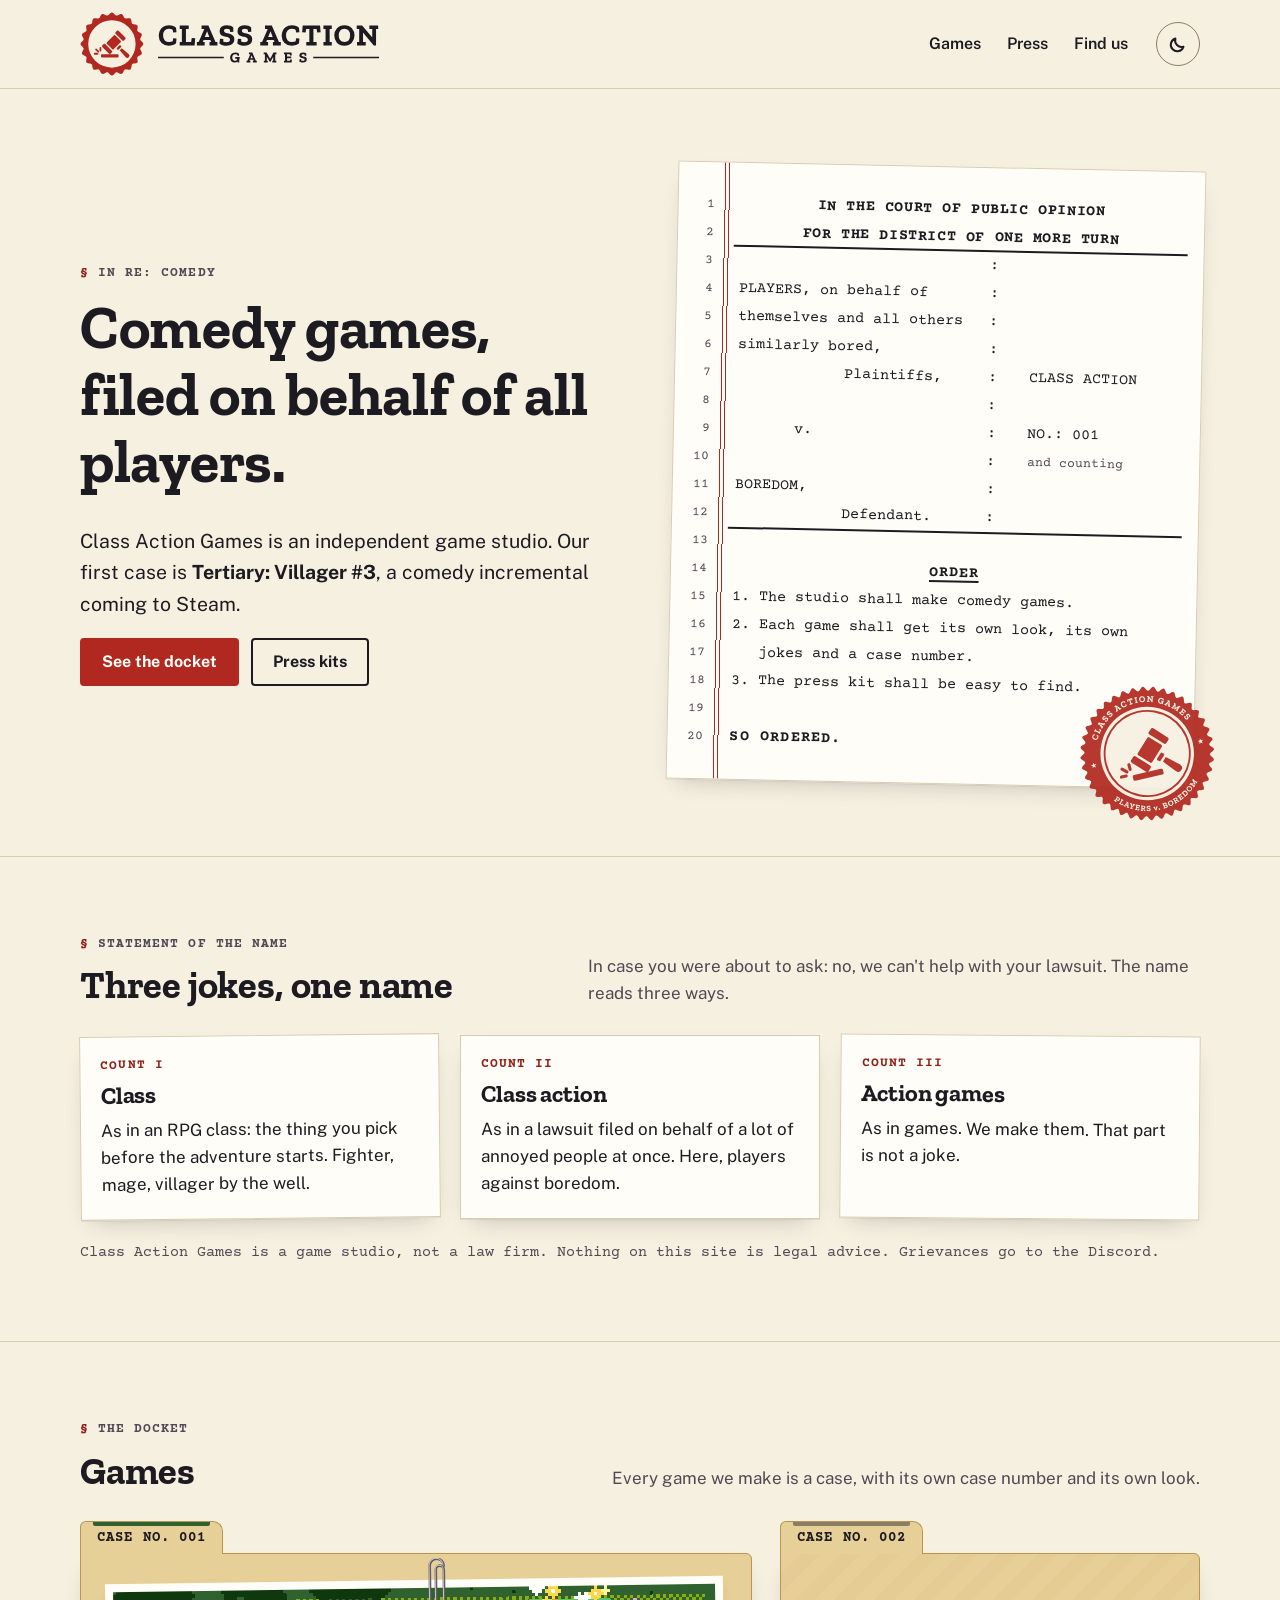
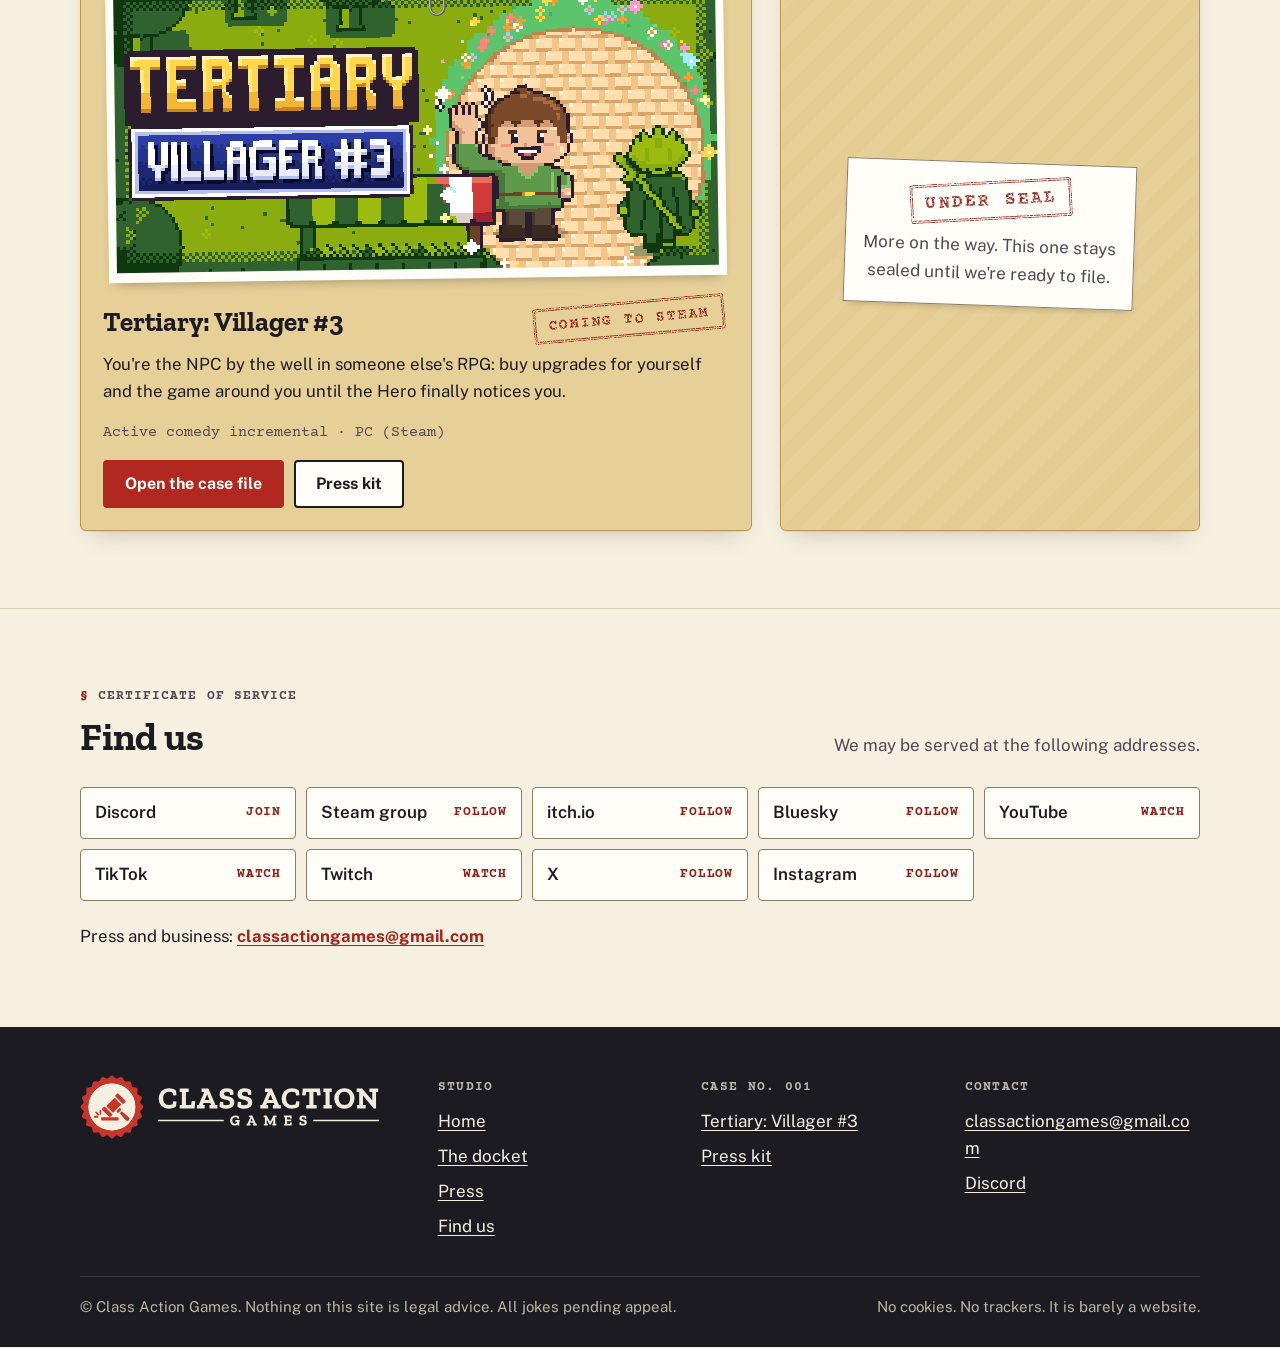
==== index.html @ fb3dbb91 "Publish the site Co-Authored-By: Claude Opus 5.5 <noreply@anthropic.com>" ====
<!doctype html>
<html lang="en">
<head>
<meta charset="utf-8">
<meta name="viewport" content="width=device-width, initial-scale=1">
<meta http-equiv="Content-Security-Policy" content="default-src &#39;self&#39;; script-src &#39;self&#39; &#39;sha256-e9spFX4khvAiAObQrX6YIk8nwWobAzymvgHO+KnD+gg=&#39;; style-src &#39;self&#39;; img-src &#39;self&#39;; media-src &#39;self&#39;; font-src &#39;self&#39;; manifest-src &#39;self&#39;; connect-src &#39;none&#39;; object-src &#39;none&#39;; frame-src &#39;none&#39;; base-uri &#39;none&#39;; form-action &#39;none&#39;">
<meta name="referrer" content="strict-origin-when-cross-origin">
<title>Class Action Games</title>
<meta name="description" content="Class Action Games is an independent game studio that makes comedy games. Our first game is Tertiary: Villager #3.">
<link rel="canonical" href="https://classactiongames.com/">
<meta name="theme-color" content="#f6f0e1" media="(prefers-color-scheme: light)">
<meta name="theme-color" content="#17161b" media="(prefers-color-scheme: dark)">
<meta property="og:site_name" content="Class Action Games">
<meta property="og:type" content="website">
<meta property="og:title" content="Class Action Games">
<meta property="og:description" content="Comedy games, filed on behalf of all players.">
<meta property="og:url" content="https://classactiongames.com/">
<meta property="og:image" content="https://classactiongames.com/og/og-studio.png">
<meta property="og:image:width" content="1200">
<meta property="og:image:height" content="630">
<meta property="og:image:alt" content="The Class Action Games seal, a gavel inside a scalloped red stamp, beside the words PLAYERS v. BOREDOM and Comedy games, filed on behalf of all players.">
<meta property="og:locale" content="en_US">
<meta name="twitter:card" content="summary_large_image">
<meta name="twitter:title" content="Class Action Games">
<meta name="twitter:description" content="Comedy games, filed on behalf of all players.">
<meta name="twitter:image" content="https://classactiongames.com/og/og-studio.png">
<meta name="twitter:image:alt" content="The Class Action Games seal, a gavel inside a scalloped red stamp, beside the words PLAYERS v. BOREDOM and Comedy games, filed on behalf of all players.">
<link rel="icon" href="favicon.ico" sizes="16x16 32x32 48x48">
<link rel="icon" href="favicon.svg" type="image/svg+xml">
<link rel="apple-touch-icon" href="apple-touch-icon.png">
<link rel="manifest" href="site.webmanifest">
<link rel="preload" href="fonts/zilla-slab-700.woff2" as="font" type="font/woff2" crossorigin>
<link rel="preload" href="fonts/public-sans-var.woff2" as="font" type="font/woff2" crossorigin>
<link rel="stylesheet" href="css/site.css">
<link rel="stylesheet" href="css/games/tertiary.css">
<script>try{var t=localStorage.getItem('cag-theme');if(t==='light'||t==='dark')document.documentElement.setAttribute('data-theme',t)}catch(e){}</script>
<script src="js/site.js" defer></script>
</head>
<body>
<a class="skip" href="#main">Skip to content</a>
<header class="site-header">
  <div class="wrap">
    <a class="brand" href="./" aria-label="Class Action Games, home">
      <img class="lk-h on-light" src="img/logo/cag-lockup-h.svg" alt="Class Action Games" width="300" height="64">
      <img class="lk-h on-dark" src="img/logo/cag-lockup-h-on-dark.svg" alt="Class Action Games" width="300" height="64">
      <img class="lk-c on-light" src="img/logo/cag-lockup-compact.svg" alt="Class Action Games" width="272" height="32">
      <img class="lk-c on-dark" src="img/logo/cag-lockup-compact-on-dark.svg" alt="Class Action Games" width="272" height="32">
    </a>
    <nav class="site-nav" aria-label="Main">
      <ul>
        <li><a href="#games">Games</a></li>
        <li><a href="press/">Press</a></li>
        <li><a href="#contact">Find us</a></li>
      </ul>
    </nav>
    <button class="theme-toggle" type="button" aria-label="Switch between light and dark mode" hidden><svg viewBox="0 0 20 20" aria-hidden="true" focusable="false" class="moon"><path d="M15.5 12.6A6.5 6.5 0 0 1 7.4 4.5a6.5 6.5 0 1 0 8.1 8.1Z" fill="none" stroke="currentColor" stroke-width="2" stroke-linejoin="round"/></svg><svg viewBox="0 0 20 20" aria-hidden="true" focusable="false" class="sun"><circle cx="10" cy="10" r="3.6" fill="none" stroke="currentColor" stroke-width="2"/><path d="M10 1.8v2.2M10 16v2.2M1.8 10H4M16 10h2.2M4.2 4.2l1.6 1.6M14.2 14.2l1.6 1.6M4.2 15.8l1.6-1.6M14.2 5.8l1.6-1.6" stroke="currentColor" stroke-width="2" stroke-linecap="round"/></svg></button>
  </div>
</header>
<main id="main">
  <section class="hero">
    <div class="wrap">
      <div>
        <span class="eyebrow">In re: comedy</span>
        <h1>Comedy games, filed on behalf of all players.</h1>
        <p class="lede">Class Action Games is an independent game studio. Our first case is <em>Tertiary: Villager #3</em>, a comedy incremental coming to Steam.</p>
        <div class="btns">
          <a class="btn primary" href="#games">See the docket</a>
          <a class="btn" href="press/">Press kits</a>
        </div>
      </div>
      <figure class="order" aria-label="A mock court order describing the studio">
        <span class="ln" aria-hidden="true">1
2
3
4
5
6
7
8
9
10
11
12
13
14
15
16
17
18
19
20
21
22
23
24
25
26
27
28
29
30
31
32
33
34
35
36
37
38
39
40
41
42
43
44
45
46
47
48
49
50</span>
        <p class="court"><span>IN THE COURT OF PUBLIC OPINION</span> <span>FOR THE DISTRICT OF ONE MORE TURN</span></p>
        <div class="caption">
          <p class="cap-pl"><span>PLAYERS, on behalf of themselves</span> <span>and all others similarly bored,</span></p>
          <p class="cap-role cap-pl-role">Plaintiffs,</p>
          <p class="cap-vs">v.</p>
          <p class="cap-df">BOREDOM,</p>
          <p class="cap-role cap-df-role">Defendant.</p>
          <p class="cap-action">CLASS ACTION</p>
          <p class="cap-no"><span aria-hidden="true">NO.:</span> <span class="sr-only">Case number&nbsp;</span>001</p>
          <p class="cap-more"><span>and counting</span></p>
          <span class="cap-colons" aria-hidden="true">:
:
:
:
:
:
:
:
:
:
:
:
:
:
:
:
:
:
:
:
:
:
:
:
:
:
:
:
:
:</span>
        </div>
        <p class="gap" aria-hidden="true"></p>
        <p class="title">ORDER</p>
        <ol>
          <li>The studio shall make comedy games.</li>
          <li>Each game shall get its own look, its own jokes and a case number.</li>
          <li>The press kit shall be easy to find.</li>
        </ol>
        <p class="gap" aria-hidden="true"></p>
        <p class="so">SO ORDERED.</p>
        <img class="seal-imp only-light" src="img/logo/cag-seal.svg" alt="" width="136" height="136">
        <img class="seal-imp only-dark" src="img/logo/cag-seal-on-dark.svg" alt="" width="136" height="136" loading="lazy">
      </figure>
    </div>
  </section>

  <section class="section" id="name" aria-labelledby="name-h">
    <div class="wrap">
      <div class="section-head">
        <div>
          <span class="eyebrow">Statement of the name</span>
          <h2 id="name-h">Three jokes, one name</h2>
        </div>
        <p>In case you were about to ask: no, we can&#39;t help with your lawsuit. The name reads three ways.</p>
      </div>
      <ol class="counts">
        <li class="count">
          <span class="label">Count I</span>
          <h3>Class</h3>
          <p>As in an RPG class: the thing you pick before the adventure starts. Fighter, mage, villager by the well.</p>
        </li>
        <li class="count">
          <span class="label">Count II</span>
          <h3>Class action</h3>
          <p>As in a lawsuit filed on behalf of a lot of annoyed people at once. Here, players against boredom.</p>
        </li>
        <li class="count">
          <span class="label">Count III</span>
          <h3>Action games</h3>
          <p>As in games. We make them. That part is not a joke.</p>
        </li>
      </ol>
      <p class="pun-fine">Class Action Games is a game studio, not a law firm. Nothing on this site is legal advice. Grievances go to the Discord.</p>
    </div>
  </section>

  <section class="section" id="games" aria-labelledby="games-h">
    <div class="wrap">
      <div class="section-head">
        <div>
          <span class="eyebrow">The docket</span>
          <h2 id="games-h">Games</h2>
        </div>
        <p>Every game we make is a case, with its own case number and its own look.</p>
      </div>
      <div class="docket-grid">
        <article class="folder game-zone" data-game="tertiary" aria-labelledby="case-001">
  <span class="folder-tab">Case No. 001</span>
  <div class="photo">
    <img class="clip" src="img/paperclip.svg" alt="" width="22" height="64">
    <a href="tertiary/" tabindex="-1" aria-hidden="true"><img src="tertiary/media/key-art/header_capsule_920x430.png" alt="" width="920" height="430"></a>
  </div>
  <div class="case-head">
    <h3 id="case-001"><a href="tertiary/">Tertiary: Villager #3</a></h3>
    <span class="stamp">Coming to Steam</span>
  </div>
  <p class="pitch">You&#39;re the NPC by the well in someone else&#39;s RPG: buy upgrades for yourself and the game around you until the Hero finally notices you.</p>
  <p class="meta">Active comedy incremental · PC (Steam)</p>
  <div class="links">
    <a class="btn primary" href="tertiary/">Open the case file</a>
    <a class="btn" href="tertiary/press/">Press kit</a>
  </div>
</article>
        <article class="folder sealed" aria-labelledby="case-002">
  <span class="folder-tab">Case No. 002</span>
  <div class="seal-tape">
    <span class="stamp">Under seal</span>
    <h3 id="case-002" class="sr-only">Case No. 002: under seal</h3>
    <p>More on the way. This one stays sealed until we&#39;re ready to file.</p>
  </div>
</article>
      </div>
    </div>
  </section>

  <section class="section" id="contact" aria-labelledby="find-h">
    <div class="wrap">
      <div class="section-head">
        <div>
          <span class="eyebrow">Certificate of service</span>
          <h2 id="find-h">Find us</h2>
        </div>
        <p>We may be served at the following addresses.</p>
      </div>
      <ul class="service">
        <li><a href="https://discord.gg/4bkDfHh6E2">Discord <span class="via">Join</span></a></li>
        <li><a href="https://steamcommunity.com/groups/classactiongames">Steam group <span class="via">Follow</span></a></li>
        <li><a href="https://classactiongames.itch.io">itch.io <span class="via">Follow</span></a></li>
        <li><a href="https://bsky.app/profile/classactiongames.bsky.social">Bluesky <span class="via">Follow</span></a></li>
        <li><a href="https://www.youtube.com/@ClassActionGames">YouTube <span class="via">Watch</span></a></li>
        <li><a href="https://www.tiktok.com/@classactiongames">TikTok <span class="via">Watch</span></a></li>
        <li><a href="https://www.twitch.tv/classactiongames">Twitch <span class="via">Watch</span></a></li>
        <li><a href="https://x.com/classactiongame">X <span class="via">Follow</span></a></li>
        <li><a href="https://www.instagram.com/classactiongames/">Instagram <span class="via">Follow</span></a></li>
      </ul>
      <p class="contact-line">Press and business: <a href="mailto:classactiongames@gmail.com">classactiongames@gmail.com</a></p>
    </div>
  </section>
</main>
<footer class="site-footer">
  <div class="wrap">
    <div class="cols">
      <div>
        <img class="foot-lockup" src="img/logo/cag-lockup-h-on-dark.svg" alt="Class Action Games" width="300" height="64" loading="lazy">
      </div>
      <nav aria-label="Studio">
        <h2>Studio</h2>
        <ul>
          <li><a href="./">Home</a></li>
          <li><a href="#games">The docket</a></li>
          <li><a href="press/">Press</a></li>
          <li><a href="#contact">Find us</a></li>
        </ul>
      </nav>
      <nav aria-label="Case No. 001">
        <h2>Case No. 001</h2>
        <ul>
          <li><a href="tertiary/">Tertiary: Villager #3</a></li>
          <li><a href="tertiary/press/">Press kit</a></li>
        </ul>
      </nav>
      <div>
        <h2>Contact</h2>
        <ul>
          <li><a href="mailto:classactiongames@gmail.com">classactiongames@gmail.com</a></li>
          <li><a href="https://discord.gg/4bkDfHh6E2">Discord</a></li>
        </ul>
      </div>
    </div>
    <div class="fine">
      <p>&copy; Class Action Games. Nothing on this site is legal advice. All jokes pending appeal.</p>
      <p>No cookies. No trackers. It is barely a website.</p>
    </div>
  </div>
</footer>
</body>
</html>
---- css/site.css ----
/* Class Action Games: the studio site, in the "Case files" look.
   Fonts: SIL Open Font License 1.1, no Reserved Font Name, self-hosted in /fonts with their licences:
   Zilla Slab (headings), Public Sans (body), Courier Prime (filing labels).
   Colours: site/brand/tokens.css (the brand palette); the dark set is "night court".
   Game pages: everything the studio frame takes from a game is a --g-* token (see "Game zone" below). */

@font-face { font-family: "Zilla Slab"; src: url("../fonts/zilla-slab-700.woff2") format("woff2"); font-weight: 700; font-display: swap; }
@font-face { font-family: "Zilla Slab"; src: url("../fonts/zilla-slab-600.woff2") format("woff2"); font-weight: 600; font-display: swap; }
@font-face { font-family: "Public Sans"; src: url("../fonts/public-sans-var.woff2") format("woff2"); font-weight: 100 900; font-style: normal; font-display: swap; }
@font-face { font-family: "Public Sans"; src: url("../fonts/public-sans-italic-var.woff2") format("woff2"); font-weight: 100 900; font-style: italic; font-display: swap; }
@font-face { font-family: "Courier Prime"; src: url("../fonts/courier-prime-400.woff2") format("woff2"); font-weight: 400; font-display: swap; }
@font-face { font-family: "Courier Prime"; src: url("../fonts/courier-prime-700.woff2") format("woff2"); font-weight: 700; font-display: swap; }

:root {
  color-scheme: light;
  --paper: #f6f0e1;        /* the page: a legal pad left in the sun */
  --sheet: #fffdf7;        /* a fresh sheet on top */
  --manila: #e7cf98;       /* folders */
  --manila-deep: #d4b46e;
  --manila-edge: #b8964f;
  --ink: #1d1b22;          /* 15.0:1 on paper, 16.8 on sheet, 11.2 on manila */
  --ink-2: #4f4954;        /* 7.7:1 on paper, 8.6 on sheet, 5.7 on manila */
  --rule: #d9cdb0;
  --rule-strong: #8a7d64;  /* 3.5:1 on paper, 4.0 on sheet: borders that must show */
  --red: #b0281f;          /* stamp red: buttons, the seal (5.8:1 on paper) */
  --red-hover: #8f1f18;
  --on-red: #fffdf7;       /* 6.5:1 on red */
  --red-text: #8f1f18;     /* small red text and stamps: 7.8:1 on paper, 5.8 on manila */
  --link: #a3241c;         /* 6.5:1 on paper, 7.3 on sheet */
  --sticker: #f3dc6b;      /* exhibit stickers; ink on it 12.4:1 */
  --sticker-ink: #1d1b22;
  --footer-bg: #1d1b22;
  --footer-ink: #f6f0e1;   /* 15.0:1 */
  --footer-muted: #bdb5a6; /* 8.4:1 */
  --shadow: 0 1px 0 rgba(29, 27, 34, .06), 0 10px 24px -12px rgba(29, 27, 34, .28);
  --radius: 4px;
  --wrap: 1120px;
  --display: "Zilla Slab", "Rockwell", "Roboto Slab", Georgia, serif;
  --body: "Public Sans", "Segoe UI", system-ui, -apple-system, sans-serif;
  --mono: "Courier Prime", "Courier New", ui-monospace, monospace;
}

@media (prefers-color-scheme: dark) {
  :root:not([data-theme="light"]) {
    color-scheme: dark;
    --paper: #17161b; --sheet: #221f28; --manila: #3b3324; --manila-deep: #54482f; --manila-edge: #6e5e3c;
    --ink: #f1ebdc; --ink-2: #bdb5a6; --rule: #36323d; --rule-strong: #7a7385;
    --red: #e0574b; --red-hover: #f07468; --on-red: #17161b; --red-text: #f28b80; --link: #f08a7f;
    --sticker: #e6cf5c; --sticker-ink: #1d1b22;
    --footer-bg: #0f0e12; --footer-ink: #f1ebdc; --footer-muted: #bdb5a6;
    --shadow: 0 10px 24px -12px rgba(0, 0, 0, .7);
  }
}
:root[data-theme="dark"] {
  color-scheme: dark;
  --paper: #17161b; --sheet: #221f28; --manila: #3b3324; --manila-deep: #54482f; --manila-edge: #6e5e3c;
  --ink: #f1ebdc; --ink-2: #bdb5a6; --rule: #36323d; --rule-strong: #7a7385;
  --red: #e0574b; --red-hover: #f07468; --on-red: #17161b; --red-text: #f28b80; --link: #f08a7f;
  --sticker: #e6cf5c; --sticker-ink: #1d1b22;
  --footer-bg: #0f0e12; --footer-ink: #f1ebdc; --footer-muted: #bdb5a6;
  --shadow: 0 10px 24px -12px rgba(0, 0, 0, .7);
}

/* ------------------------------------------------------------ Game zone
   A game's page (and its docket card) carries class="game-zone" data-game="<slug>" and loads
   css/games/<slug>.css, which sets only these tokens. A game without its own file gets these neutral
   studio colours, so a new game's page works before it has a palette.
   --g-accent         the strip on the case folder's tab
   --g-stage          behind the game's key art, trailer and clips (the game's own darkest colour)
   --g-stage-ink      text on the stage (at least 7:1)
   --g-stage-muted    secondary text on the stage (at least 4.5:1)
   --g-highlight      labels on the stage (at least 4.5:1)                                        */
.game-zone {
  --g-accent: var(--ink);
  --g-stage: #1d1b22;
  --g-stage-ink: #f1ebdc;
  --g-stage-muted: #bdb5a6;
  --g-highlight: #f3dc6b;
}

/* ------------------------------------------------------------ base */
*, *::before, *::after { box-sizing: border-box; }
html { -webkit-text-size-adjust: 100%; scroll-behavior: smooth; }
@media (prefers-reduced-motion: reduce) { html { scroll-behavior: auto; } * { transition: none !important; } }
body {
  margin: 0; background: var(--paper); color: var(--ink);
  font: 400 1.0625rem/1.6 var(--body);
  overflow-x: hidden;
}
img, video, svg { max-width: 100%; height: auto; display: block; }
a { color: var(--link); text-decoration-thickness: 1px; text-underline-offset: .18em; }
a:hover { text-decoration-thickness: 2px; }
:focus-visible { outline: 3px solid var(--red); outline-offset: 3px; border-radius: 2px; }
/* On dark grounds (the footer, a game's stage) the red ring is too faint: a light ring there instead. */
.site-footer :focus-visible { outline-color: var(--footer-ink); }
.stage :focus-visible, .player-card :focus-visible { outline-color: var(--g-stage-ink); }
[hidden] { display: none !important; }
/* long unbroken addresses (the studio Gmail) may wrap anywhere rather than push the page sideways */
a[href^="mailto:"] { overflow-wrap: anywhere; }
h1, h2, h3 { font-family: var(--display); font-weight: 700; line-height: 1.12; margin: 0 0 .5em; letter-spacing: -.005em; }
h1 { font-size: clamp(2.2rem, 1.4rem + 3.4vw, 3.75rem); }
h2 { font-size: clamp(1.7rem, 1.3rem + 1.6vw, 2.4rem); }
h3 { font-size: 1.35rem; }
p { margin: 0 0 1em; }
.wrap { width: min(var(--wrap), 100% - 32px); margin-inline: auto; }
.sr-only { position: absolute; width: 1px; height: 1px; overflow: hidden; clip: rect(0 0 0 0); white-space: nowrap; }
.skip { position: absolute; left: 16px; top: -60px; background: var(--ink); color: var(--paper); padding: 8px 14px; z-index: 10; border-radius: var(--radius); }
.skip:focus { top: 12px; }
.pixel { image-rendering: pixelated; }
/* artwork with a light and a dark version (the seal, the mark) */
.only-dark { display: none !important; }
@media (prefers-color-scheme: dark) {
  :root:not([data-theme="light"]) .only-light { display: none !important; }
  :root:not([data-theme="light"]) .only-dark { display: block !important; }
}
:root[data-theme="dark"] .only-light { display: none !important; }
:root[data-theme="dark"] .only-dark { display: block !important; }

/* Filing labels: the typewriter voice */
.label, .eyebrow {
  font-family: var(--mono); font-weight: 700; text-transform: uppercase;
  letter-spacing: .08em; font-size: .8125rem; color: var(--ink-2);
}
.eyebrow { display: block; margin-bottom: .6rem; }
.eyebrow::before { content: "§ "; color: var(--red-text); }
.small { font-size: .9375rem; color: var(--ink-2); }
.note { font-size: .9375rem; color: var(--ink-2); }

/* ------------------------------------------------------------ header */
.site-header { border-bottom: 1px solid var(--rule); background: var(--paper); }
.site-header .wrap { display: flex; align-items: center; gap: 16px; padding-block: 12px; }
.brand { display: block; margin-right: auto; line-height: 0; }
.brand img { width: auto; }
.brand .lk-h { height: 64px; }
.brand .lk-c { height: 32px; display: none; }
.brand .on-dark { display: none; }
.site-nav ul { list-style: none; display: flex; gap: 2px; margin: 0; padding: 0; flex-wrap: wrap; }
.site-nav a {
  display: inline-block; padding: 10px 12px; color: var(--ink); text-decoration: none;
  font-weight: 600; font-size: 1rem; border-radius: var(--radius);
}
.site-nav a:hover { background: var(--sheet); box-shadow: inset 0 -2px 0 var(--red); }
.site-nav a[aria-current="page"] { box-shadow: inset 0 -2px 0 var(--red); }
.theme-toggle {
  flex: none; width: 44px; height: 44px; display: inline-grid; place-items: center; padding: 0;
  border: 1.5px solid var(--rule-strong); border-radius: 50%; background: transparent; color: var(--ink); cursor: pointer;
}
.theme-toggle:hover { border-color: var(--ink); background: var(--sheet); }
.theme-toggle svg { width: 20px; height: 20px; }
.theme-toggle .sun { display: none; }
@media (prefers-color-scheme: dark) {
  :root:not([data-theme="light"]) .brand .on-light { display: none; }
  :root:not([data-theme="light"]) .brand .lk-h.on-dark { display: block; }
  :root:not([data-theme="light"]) .theme-toggle .sun { display: block; }
  :root:not([data-theme="light"]) .theme-toggle .moon { display: none; }
}
:root[data-theme="dark"] .brand .on-light { display: none; }
:root[data-theme="dark"] .brand .lk-h.on-dark { display: block; }
:root[data-theme="dark"] .theme-toggle .sun { display: block; }
:root[data-theme="dark"] .theme-toggle .moon { display: none; }

/* breadcrumb strip under the header */
.docket {
  font-family: var(--mono); font-size: .875rem; color: var(--ink-2);
  border-bottom: 1px dashed var(--rule-strong); background: var(--sheet);
}
.docket .wrap { display: flex; gap: 6px 22px; flex-wrap: wrap; padding-block: 8px; }
.docket a { color: inherit; }
.docket b { color: var(--ink); }

/* ------------------------------------------------------------ buttons */
.btns { display: flex; flex-wrap: wrap; gap: 12px; align-items: center; }
.btn {
  --b: var(--ink);
  display: inline-flex; align-items: center; justify-content: center; gap: 10px; min-height: 48px; padding: 12px 20px;
  border: 2px solid var(--b); border-radius: var(--radius);
  font: 700 1rem/1.15 var(--body); text-decoration: none; color: var(--ink); background: transparent;
  cursor: pointer; transition: transform .08s ease, background-color .15s ease; text-align: center;
}
.btn:hover { background: var(--sheet); }
.btn:active { transform: translateY(1px); }
.btn.primary { --b: var(--red); background: var(--red); color: var(--on-red); }
.btn.primary:hover { background: var(--red-hover); border-color: var(--red-hover); }
.btn svg { width: 20px; height: 20px; flex: none; }
.btn .sz { font: 400 .875rem/1 var(--mono); color: inherit; opacity: .9; }
/* "Wishlist on Steam: coming soon": a real disabled button, never a dead link */
.btn:disabled, .btn.is-soon {
  --b: var(--rule-strong); color: var(--ink-2); background: transparent; cursor: not-allowed; border-style: dashed; transform: none;
}
.btn:disabled:hover { background: transparent; }
.btn .soon {
  font: 700 .8125rem/1 var(--mono); letter-spacing: .06em; text-transform: uppercase;
  color: var(--red-text); border: 1.5px solid currentColor; padding: 4px 6px 3px; border-radius: 2px; transform: rotate(-3deg);
}
.copy-btn {
  display: inline-flex; align-items: center; gap: 6px; min-height: 36px; padding: 6px 12px;
  font: 700 .8125rem/1 var(--mono); letter-spacing: .06em; text-transform: uppercase;
  color: var(--ink); background: var(--sheet); border: 1.5px solid var(--rule-strong); border-radius: var(--radius); cursor: pointer;
}
.copy-btn:hover { border-color: var(--ink); }
.copy-btn svg { width: 15px; height: 15px; }
.copy-btn[data-done] { border-color: var(--red); color: var(--red-text); }

/* ------------------------------------------------------------ stamps */
.stamp {
  display: inline-block; font: 700 .9375rem/1 var(--mono); letter-spacing: .12em; text-transform: uppercase;
  color: var(--red-text); padding: 8px 12px 7px; border: 3px double currentColor; border-radius: 3px;
  transform: rotate(-5deg); opacity: .95;
  -webkit-mask-image: url("../img/ink-grain.svg"); mask-image: url("../img/ink-grain.svg");
  -webkit-mask-size: 180px 180px; mask-size: 180px 180px;
}

/* ------------------------------------------------------------ home: hero */
.hero { padding: clamp(40px, 6vw, 88px) 0 clamp(40px, 6vw, 72px); }
.hero .wrap { display: grid; grid-template-columns: minmax(0, 1fr) minmax(0, 1fr); gap: clamp(28px, 5vw, 72px); align-items: center; }
.hero h1 { max-width: 15ch; }
.hero .lede { font-size: 1.22rem; max-width: 34em; }
.hero .lede em { font-style: normal; font-weight: 700; }

/* The court order on pleading paper. The numbers are printed on the paper, one per line, like real
   pleading paper: every line of the order is exactly --lh tall, so wrapped lines take the next number. */
.order {
  --lh: 1.75rem;
  position: relative; margin: 0; background: var(--sheet); color: var(--ink); box-shadow: var(--shadow);
  border: 1px solid var(--rule); padding: var(--lh) 22px var(--lh) 62px; font: 400 .9375rem/var(--lh) var(--mono);
  background-image: linear-gradient(to right, transparent 46px, var(--red) 46px, var(--red) 47px, transparent 47px, transparent 50px, var(--red) 50px, var(--red) 51px, transparent 51px);
  transform: rotate(1.2deg);
}
.order .ln {
  position: absolute; left: 6px; width: 30px; top: var(--lh); bottom: var(--lh); overflow: hidden;
  white-space: pre; text-align: right; font: 400 .8125rem/var(--lh) var(--mono); color: var(--ink-2);
}
.order p, .order li { margin: 0; line-height: var(--lh); }
.order .gap { height: var(--lh); }
.order .court { text-align: center; font-weight: 700; letter-spacing: .04em; }
.order .court span { display: block; text-wrap: balance; }
/* The caption: parties | a column of colons | the action and its number, between two full-width rules.
   The rules are borders pulled into the lines around them by negative margins, so they take no height
   (the lines keep their numbers) and survive printing and Windows High Contrast. Fixed rows: 1 blank,
   2 the plaintiffs (as many lines as they wrap to), 3 "Plaintiffs," 4 blank, 5 "v." 6 blank, 7 the
   defendant, 8 "Defendant." The right column sits level with rows 3, 5 and 6, as on a real filing. */
.order .caption {
  --cap-rule: 2px; --cap-colon: 3ch;
  /* the same proportions at every width keep the colons a little right of the middle, as on a filing;
     on the smallest phones the right column's min-content (CLASS ACTION on one line) takes over */
  display: grid; grid-template-columns: minmax(0, 1.4fr) var(--cap-colon) minmax(min-content, 1fr);
  grid-template-rows: repeat(8, minmax(var(--lh), auto));
  margin: calc(-1 * var(--cap-rule)) -6px; padding-inline: 6px; border-block: var(--cap-rule) solid;
}
.order .caption > p { grid-column: 1; padding-right: 1ch; }
/* the plaintiffs break where the filing breaks them ("... of themselves / and all others ...") whenever
   the column holds the longer half on one line (32 characters: change 32.25ch with the plaintiffs in
   data/studio.json); narrower, they wrap as one sentence */
.order .cap-pl { grid-row: 2; text-wrap: pretty; container: cap-pl / inline-size; }
@container cap-pl (min-width: 32.25ch) { .order .cap-pl > span { display: block; } }
.order .cap-pl-role { grid-row: 3; }
.order .cap-df { grid-row: 7; }
.order .cap-df-role { grid-row: 8; }
/* the roles sit well to the right, as typed with tabs, never so far that they wrap; "v." about halfway */
.order .cap-role { padding-left: min(44%, 100% - 12.5ch); }
.order .cap-vs { grid-row: 5; padding-left: calc(min(44%, 100% - 12.5ch) * .55); }
.order .caption > .cap-action, .order .caption > .cap-no, .order .caption > .cap-more { grid-column: 3; padding: 0 0 0 2.5ch; white-space: nowrap; }
.order .cap-action { grid-row: 3; }
.order .cap-no { grid-row: 5; }
/* "and counting" in smaller grey type, its left edge (2.5ch of the order's type) in line with NO.: */
.order .cap-more { grid-row: 6; color: var(--ink-2); }
.order .cap-more > span { font-size: .8125rem; line-height: 1; }
/* one colon per line, as tall as the caption: size containment keeps the 30 colons from stretching it */
.order .cap-colons { grid-column: 2; grid-row: 1 / -1; contain: size; overflow: hidden; white-space: pre; text-align: center; user-select: none; }
.order .title { text-align: center; font-weight: 700; letter-spacing: .06em; text-decoration: underline; text-decoration-thickness: 2px; text-underline-offset: 4px; }
.order ol { margin: 0; padding-left: 3ch; }
.order .so { font-weight: 700; letter-spacing: .08em; }
.order .seal-imp { position: absolute; right: -22px; bottom: -34px; width: 136px; transform: rotate(-14deg); opacity: .92; }

/* ------------------------------------------------------------ sections */
.section { padding: clamp(40px, 6vw, 80px) 0; border-top: 1px solid var(--rule); }
.section-head { display: flex; justify-content: space-between; align-items: end; gap: 16px; flex-wrap: wrap; margin-bottom: 28px; }
.section-head h2 { margin-bottom: 0; }
.section-head p { margin: 0; color: var(--ink-2); max-width: 36em; }
.section-head + .case-file { margin-top: 56px; }

/* "Three jokes, one name" */
.counts { display: grid; grid-template-columns: repeat(3, minmax(0, 1fr)); gap: 20px; list-style: none; margin: 0; padding: 0; }
.count { background: var(--sheet); border: 1px solid var(--rule); box-shadow: var(--shadow); padding: 18px 20px 20px; position: relative; }
.count .label { color: var(--red-text); display: block; margin-bottom: 6px; }
.count h3 { font-size: 1.5rem; margin-bottom: .35em; }
.count p { margin: 0; }
.count:nth-child(1) { transform: rotate(-.6deg); }
.count:nth-child(3) { transform: rotate(.5deg); }
.pun-fine { margin: 22px 0 0; font-family: var(--mono); font-size: .9375rem; color: var(--ink-2); }

/* ------------------------------------------------------------ folders (game cards) */
.docket-grid { display: grid; grid-template-columns: 1.6fr 1fr; gap: 28px; align-items: stretch; }
.folder {
  position: relative; background: var(--manila); border-radius: 0 6px 6px 6px; padding: 22px;
  box-shadow: var(--shadow); margin-top: 32px; border: 1px solid var(--manila-edge);
  display: flex; flex-direction: column;
}
.folder-tab {
  position: absolute; left: -1px; top: -33px; height: 33px; padding: 9px 16px 0; max-width: calc(100% + 2px);
  background: var(--manila); border: 1px solid var(--manila-edge); border-bottom: 0; border-radius: 6px 10px 0 0;
  font: 700 .875rem/1 var(--mono); letter-spacing: .08em; text-transform: uppercase; color: var(--ink);
  white-space: nowrap; overflow: hidden; text-overflow: ellipsis;
}
.folder-tab::after { /* the game's colour strip on the tab */
  content: ""; position: absolute; left: 12px; right: 12px; top: 0; height: 4px; background: var(--g-accent, var(--ink)); border-radius: 0 0 2px 2px;
}
.photo {
  position: relative; background: var(--sheet); padding: 8px 8px 10px; box-shadow: 0 6px 14px -8px rgba(0, 0, 0, .45);
  transform: rotate(-.8deg); margin: 4px 4px 18px;
}
.photo img { width: 100%; image-rendering: pixelated; } /* key art: big art pixels stay crisp */
.clip { position: absolute; width: 22px; height: 64px; top: -22px; left: 26px; z-index: 2; }
.folder h3 { font-size: 1.7rem; margin: 2px 0 6px; }
.folder h3 a { color: var(--ink); text-decoration: none; }
.folder h3 a:hover { text-decoration: underline; }
.folder .pitch { font-size: 1.05rem; }
.folder .meta { font: 400 .9375rem/1.5 var(--mono); color: var(--ink-2); margin-bottom: 16px; }
.case-head { display: flex; justify-content: space-between; align-items: center; gap: 12px; flex-wrap: wrap; }
.case-head .stamp { flex: none; margin: 4px 4px 14px; }
.folder .links { display: flex; gap: 10px; flex-wrap: wrap; margin-top: auto; }
.folder .links .btn { background: var(--sheet); }
.folder .links .btn.primary { background: var(--red); }
.folder.sealed {
  background: repeating-linear-gradient(135deg, var(--manila) 0 14px, color-mix(in srgb, var(--manila) 88%, var(--manila-deep)) 14px 28px);
  justify-content: center; text-align: center; min-height: 320px;
}
.folder.sealed .folder-tab::after { background: var(--rule-strong); }
.seal-tape {
  margin: 0 auto 16px; background: var(--sheet); border: 1px solid var(--rule-strong); padding: 18px 16px; max-width: 290px;
  box-shadow: 0 4px 10px -6px rgba(0, 0, 0, .4); transform: rotate(2deg);
}
.seal-tape .stamp { font-size: 1.15rem; margin-bottom: 12px; }
.seal-tape p { margin: 0; color: var(--ink-2); }

/* ------------------------------------------------------------ service list (Find us) */
.service { display: grid; grid-template-columns: repeat(auto-fill, minmax(210px, 1fr)); gap: 10px; list-style: none; margin: 0; padding: 0; }
.service a {
  display: flex; align-items: center; justify-content: space-between; gap: 10px; min-height: 52px; padding: 10px 14px;
  background: var(--sheet); border: 1px solid var(--rule-strong); border-radius: var(--radius);
  color: var(--ink); text-decoration: none; font-weight: 600;
}
.service a:hover { border-color: var(--ink); box-shadow: inset 4px 0 0 var(--red); }
.service .via { font: 700 .8125rem/1 var(--mono); color: var(--red-text); text-transform: uppercase; letter-spacing: .06em; }
.contact-line { margin: 22px 0 0; font-size: 1.05rem; }
.contact-line a { font-weight: 700; }

/* ------------------------------------------------------------ footer */
.site-footer { background: var(--footer-bg); color: var(--footer-ink); padding: 48px 0 28px; }
.site-footer a { color: var(--footer-ink); }
.site-footer .cols { display: grid; grid-template-columns: 1.4fr 1fr 1fr 1fr; gap: 28px; }
.site-footer h2 { font: 700 .8125rem/1 var(--mono); letter-spacing: .1em; text-transform: uppercase; color: var(--footer-muted); margin: 6px 0 14px; }
.site-footer ul { list-style: none; padding: 0; margin: 0; display: grid; gap: 8px; }
.site-footer .fine { border-top: 1px solid rgba(246, 240, 225, .16); margin-top: 36px; padding-top: 18px; display: flex; justify-content: space-between; gap: 8px 16px; flex-wrap: wrap; color: var(--footer-muted); font-size: .9375rem; }
.site-footer .fine p { margin: 0; }
.site-footer .foot-lockup { height: 64px; width: auto; }

/* ------------------------------------------------------------ game page */
.case-hero { padding: 30px 0 0; }
.case-file {
  position: relative; border: 1px solid var(--manila-edge); background: var(--manila); padding: 12px;
  border-radius: 0 6px 6px 6px; margin-top: 33px; box-shadow: var(--shadow);
}
.keyart { position: relative; overflow: hidden; border-radius: 2px; background: var(--g-stage); aspect-ratio: 3840 / 1240; }
.keyart img.bg { width: 100%; height: 100%; object-fit: cover; image-rendering: pixelated; }
.keyart img.logo { position: absolute; left: 3%; top: 8%; width: 27%; image-rendering: pixelated; filter: drop-shadow(0 6px 0 rgba(0, 0, 0, .18)); }
.case-intro { display: grid; grid-template-columns: 1.25fr .75fr; gap: clamp(24px, 4vw, 56px); padding: 36px 0 12px; align-items: start; }
.case-intro h1 { font-size: clamp(2rem, 1.3rem + 2.8vw, 3.2rem); margin-bottom: .3em; }
.case-intro .tagline { font: 700 1.25rem/1.35 var(--display); margin-bottom: .6em; }
.case-intro .short { font-size: 1.15rem; }
.facts-card { background: var(--sheet); border: 1px solid var(--rule); padding: 18px 20px; box-shadow: var(--shadow); }
.facts-card dl { margin: 0; display: grid; grid-template-columns: auto minmax(0, 1fr); gap: 6px 14px; font-size: 1rem; }
.facts-card dt { font: 700 .8125rem/1.9 var(--mono); text-transform: uppercase; letter-spacing: .07em; color: var(--ink-2); }
.facts-card dd { margin: 0; min-width: 0; overflow-wrap: anywhere; }
.btn-note { font-size: .9375rem; color: var(--ink-2); margin-top: 12px; }

/* the stage: the game's own colours, inside a case folder */
.stage { background: var(--g-stage); color: var(--g-stage-ink); padding: clamp(14px, 2.4vw, 26px); border-radius: 2px; }
.stage .label { color: var(--g-highlight); }
.stage a { color: var(--g-stage-ink); }
.stage .muted { color: var(--g-stage-muted); }
.media-row { display: grid; grid-template-columns: 2fr 1fr; gap: 24px; align-items: start; }
.player { width: 100%; aspect-ratio: 16 / 9; background: #000; }
.vid-meta { font: 400 .9375rem/1.5 var(--mono); margin: 10px 0 0; }
.vid-files { margin: 6px 0 0; }
.cuts { display: grid; gap: 12px; list-style: none; margin: 0; padding: 0; }
.cuts li { display: grid; grid-template-columns: 112px 1fr; gap: 12px; align-items: center; }
.cuts img { width: 112px; aspect-ratio: 16 / 9; object-fit: cover; border: 1px solid rgba(255, 255, 255, .25); }
.cuts b { display: block; font-size: 1.02rem; }
.cuts .muted { font: 400 .875rem/1.5 var(--mono); display: block; }
.cuts .file-links { margin-top: 2px; }

.about { display: grid; grid-template-columns: 1fr 1fr; gap: 28px 48px; align-items: center; }
.about .block h3 { margin-top: .2em; }
.about .block > :last-child { margin-bottom: 0; }
.clip-card { margin: 0; background: var(--sheet); border: 1px solid var(--rule); padding: 8px; box-shadow: var(--shadow); }
.clip-card video, .clip-card img { width: 100%; aspect-ratio: 1170 / 660; background: var(--g-stage); }
.clip-media { position: relative; }
/* Pause/Play on a looping clip: ink with a cream rim, so it shows on any frame; its focus ring is two
   rings (cream, then ink) for the same reason. */
.clip-toggle {
  position: absolute; right: 8px; bottom: 8px; display: inline-flex; align-items: center; gap: 6px; min-height: 36px; padding: 6px 12px 6px 10px;
  font: 700 .8125rem/1 var(--mono); letter-spacing: .06em; text-transform: uppercase;
  color: #fffdf7; background: #1d1b22; border: 1.5px solid #fffdf7; border-radius: var(--radius); cursor: pointer; opacity: .92;
}
.clip-toggle:hover { opacity: 1; }
.clip-toggle:focus-visible { outline: 3px solid #fffdf7; outline-offset: 0; box-shadow: 0 0 0 6px #1d1b22; opacity: 1; }
.clip-toggle svg { width: 14px; height: 14px; }
.clip-toggle .i-play { display: none; }
.clip-toggle[data-state="paused"] .i-play { display: block; }
.clip-toggle[data-state="paused"] .i-pause { display: none; }
.clip-card figcaption { font: 400 .9375rem/1.45 var(--mono); color: var(--ink-2); padding: 8px 4px 2px; }
.feature-list { list-style: none; padding: 0; margin: 0; display: grid; gap: 10px; }
.feature-list li { padding-left: 34px; position: relative; }
.feature-list li::before { /* a ticked box on a form */
  content: ""; position: absolute; left: 0; top: .22em; width: 20px; height: 20px; border: 2px solid var(--ink); border-radius: 2px; background: var(--sheet);
}
.feature-list li::after {
  content: ""; position: absolute; left: 6px; top: calc(.22em + 1px); width: 7px; height: 13px;
  border: solid var(--red); border-width: 0 3px 3px 0; transform: rotate(40deg);
}
.block .feature-list { margin-bottom: 1em; }

/* exhibits (screenshots) */
.exhibits { display: grid; grid-template-columns: repeat(12, 1fr); gap: 22px; }
.exhibit { grid-column: span 4; margin: 0; }
.exhibit.big { grid-column: span 8; grid-row: span 2; }
.exhibit.quarter { grid-column: span 3; }
.exhibit a { display: block; position: relative; background: var(--sheet); padding: 6px; border: 1px solid var(--rule); box-shadow: var(--shadow); }
.exhibit a:hover { border-color: var(--ink); }
.exhibit img { width: 100%; aspect-ratio: 16 / 9; object-fit: cover; } /* screenshots shrink smoothly: their text stays legible */
.tag {
  position: absolute; left: -8px; top: 14px; background: var(--sticker); color: var(--sticker-ink); padding: 6px 9px 5px;
  font: 700 .8125rem/1 var(--mono); letter-spacing: .08em; text-transform: uppercase; box-shadow: 0 2px 4px rgba(0, 0, 0, .25); transform: rotate(-3deg);
}
.exhibit figcaption { font-size: .9375rem; color: var(--ink-2); padding: 8px 2px 0; }

.press-callout { display: grid; grid-template-columns: auto 1fr auto; gap: 24px; align-items: center; background: var(--manila); border: 1px solid var(--manila-edge); padding: 24px; box-shadow: var(--shadow); }
.press-callout img { width: 84px; }
.press-callout h2 { font-size: 1.6rem; margin-bottom: .2em; }
.press-callout p { margin: 0; }

/* ------------------------------------------------------------ press kit */
.pk-top { padding: 36px 0 8px; }
.pk-top h1 { font-size: clamp(2rem, 1.3rem + 2.6vw, 3rem); margin-bottom: .15em; }
.pk-top .sub { color: var(--ink-2); margin: 0 0 18px; max-width: 46em; }
.pk-actions { display: flex; flex-wrap: wrap; gap: 12px; align-items: center; }
.pk-actions + .note { margin: 12px 0 0; }
.pk-toc { display: flex; flex-wrap: wrap; gap: 6px 18px; list-style: none; padding: 18px 0 0; margin: 0; font: 400 .9375rem/1.5 var(--mono); }
.pk-toc a { color: var(--ink); }
.pk-layout { display: grid; grid-template-columns: 400px minmax(0, 1fr); gap: 40px; align-items: start; padding: 28px 0 64px; }
.pk-main > section { padding: 0 0 36px; margin-bottom: 36px; border-bottom: 1px solid var(--rule); scroll-margin-top: 16px; }
.pk-main > section:last-child { border-bottom: 0; margin-bottom: 0; }
.pk-main h2 { font-size: 1.75rem; display: flex; gap: 12px; align-items: baseline; flex-wrap: wrap; }
.pk-main h2 .label { font-size: .8125rem; }
.pk-main h3 { margin-top: 28px; }

.filing { /* the fact sheet, on pleading paper; it stays in view on wide screens */
  position: sticky; top: 16px; max-height: calc(100vh - 32px); overflow: auto;
  background: var(--sheet); border: 1px solid var(--rule); box-shadow: var(--shadow);
  padding: 16px 16px 14px 46px; font-size: .875rem; line-height: 1.35;
  background-image: linear-gradient(to right, transparent 32px, var(--red) 32px, var(--red) 33px, transparent 33px, transparent 36px, var(--red) 36px, var(--red) 37px, transparent 37px);
}
.filing h2 { font: 700 1rem/1.3 var(--mono); letter-spacing: .14em; text-transform: uppercase; text-align: center; margin: 0 0 10px; }
.filing dl { margin: 0; counter-reset: line; }
.filing .row { position: relative; display: grid; grid-template-columns: 6.9rem minmax(0, 1fr); gap: 10px; padding: 4px 0; border-bottom: 1px dashed var(--rule); counter-increment: line; }
.filing .row::before { content: counter(line); position: absolute; left: -44px; width: 24px; text-align: right; font: 400 .8125rem/1.45 var(--mono); color: var(--ink-2); }
.filing dt { font: 700 .8125rem/1.45 var(--mono); text-transform: uppercase; letter-spacing: .04em; color: var(--ink-2); }
.filing dd { margin: 0; overflow-wrap: break-word; }
.filing .btn { width: 100%; margin-top: 12px; min-height: 44px; padding: 10px 14px; font-size: .9375rem; }

.desc { background: var(--sheet); border: 1px solid var(--rule); padding: 16px 18px; margin: 0 0 14px; }
.desc-head { display: flex; justify-content: space-between; align-items: center; gap: 12px; margin-bottom: 8px; }
.desc-head .label { color: var(--ink); }
.desc-head .count-chars { font: 400 .8125rem/1 var(--mono); color: var(--ink-2); margin-left: 8px; text-transform: none; letter-spacing: 0; }
.desc-body > :last-child { margin-bottom: 0; }

.table-wrap { overflow-x: auto; border: 1px solid var(--rule); background: var(--sheet); }
.dl-table { width: 100%; border-collapse: collapse; font-size: .9375rem; }
.dl-table th, .dl-table td { text-align: left; padding: 10px 12px; border-bottom: 1px solid var(--rule); vertical-align: middle; }
.dl-table thead th { font: 700 .8125rem/1.3 var(--mono); text-transform: uppercase; letter-spacing: .07em; color: var(--ink-2); background: var(--paper); }
.dl-table tr:last-child td { border-bottom: 0; }
.dl-table .thumb-cell { width: 120px; }
.dl-table .thumb-cell img { width: 112px; aspect-ratio: 16 / 9; object-fit: cover; background: var(--g-stage); }
.dl-table b { display: block; }
.dl-table .muted { display: block; color: var(--ink-2); font-size: .875rem; line-height: 1.45; }
/* download links: pills 32 px tall with room between them, easy to hit on a phone */
.file-links { display: flex; flex-wrap: wrap; gap: 8px; }
.file-links a {
  display: inline-flex; align-items: center; gap: 6px; min-height: 32px; padding: 4px 12px;
  border: 1px solid var(--rule-strong); border-radius: 16px; background: var(--sheet);
  font-weight: 600; font-size: .9375rem; line-height: 1.2; text-decoration: none; white-space: nowrap;
}
.file-links a:hover { border-color: var(--ink); text-decoration: underline; }
.stage .file-links a { background: transparent; border-color: var(--g-stage-muted); color: var(--g-stage-ink); }
.stage .file-links .sz { color: var(--g-stage-muted); }
figcaption .file-links { margin-top: 8px; }
.dl-table .file-links { margin-top: 8px; }
.sz { font: 400 .875rem/1 var(--mono); color: var(--ink-2); white-space: nowrap; }
.btn .sz, .btn.primary .sz { color: inherit; }

.player-card { background: var(--g-stage); padding: 10px; margin-bottom: 14px; }
.player-card video { width: 100%; aspect-ratio: 16 / 9; background: #000; }

.grid-3 { display: grid; grid-template-columns: repeat(3, minmax(0, 1fr)); gap: 16px; }
.grid-4 { display: grid; grid-template-columns: repeat(4, minmax(0, 1fr)); gap: 14px; }
.thumb { margin: 0; background: var(--sheet); border: 1px solid var(--rule); padding: 6px; display: flex; flex-direction: column; }
.thumb > a { display: block; }
.thumb img { width: 100%; aspect-ratio: 16 / 9; object-fit: cover; }
.thumb.art img { object-fit: contain; background: var(--paper); image-rendering: pixelated; }
.thumb figcaption { font-size: .875rem; padding: 6px 2px 0; color: var(--ink-2); line-height: 1.45; }
.thumb figcaption b { color: var(--ink); font-weight: 600; }
.thumb figcaption a { white-space: nowrap; }
.thumb figcaption .file-links a { font-size: .875rem; }
.logo-tile img { object-fit: contain; image-rendering: auto; padding: 14px; aspect-ratio: 16 / 9; }
.logo-tile.on-dark > a { background: #17161b; }
.logo-tile.on-light > a { background: #f6f0e1; }
.logo-tile.on-stage > a { background: var(--g-stage); }
.logo-tile.pixel img { image-rendering: pixelated; }
.quote-empty { border: 2px dashed var(--rule-strong); padding: 18px 20px; color: var(--ink-2); }
.terms { background: var(--sheet); border-left: 4px solid var(--red); padding: 14px 18px; }
.terms > :last-child { margin-bottom: 0; }
.grid-3 + .terms { margin-top: 18px; }
.dl-list { list-style: none; padding: 0; margin: 0; display: flex; flex-wrap: wrap; gap: 8px 20px; }
.dl-list a { font-weight: 600; }

/* press index */
.kit-list { display: grid; grid-template-columns: 1.6fr 1fr; gap: 28px; }
.swatches { display: grid; grid-template-columns: repeat(auto-fill, minmax(150px, 1fr)); gap: 12px; list-style: none; padding: 0; margin: 0; }
.swatches li { background: var(--sheet); border: 1px solid var(--rule); padding: 8px; font: 400 .875rem/1.4 var(--mono); }
.swatches .chip { display: block; height: 56px; border: 1px solid rgba(0, 0, 0, .15); margin-bottom: 8px; }
.swatches b { display: block; font-family: var(--body); font-size: .9375rem; }
.chip-f6f0e1 { background: #f6f0e1; } .chip-1d1b22 { background: #1d1b22; } .chip-b0281f { background: #b0281f; }
.chip-e7cf98 { background: #e7cf98; } .chip-17161b { background: #17161b; } .chip-c8352b { background: #c8352b; }

/* 404 */
.dismissed { padding: clamp(48px, 9vw, 120px) 0; }
.dismissed .stamp { font-size: 1.4rem; margin-bottom: 26px; }
.dismissed h1 { max-width: 16ch; }
.dismissed .lede { font-size: 1.15rem; max-width: 34em; }

/* ------------------------------------------------------------ responsive */
@media (max-width: 1240px) { .order .seal-imp { right: 6px; } }
/* where the hero's two columns are narrowest, a blank line at the foot keeps the seal off item 3 */
@media (min-width: 961px) and (max-width: 1199px) { .order { padding-bottom: calc(var(--lh) * 2); } }
@media (max-width: 960px) {
  .hero .wrap, .docket-grid, .case-intro, .media-row, .about, .pk-layout, .kit-list { grid-template-columns: minmax(0, 1fr); }
  .order { transform: none; margin-right: 8px; }
  .order .seal-imp { right: -4px; }
  .site-footer .cols { grid-template-columns: 1fr 1fr; }
  .filing { position: static; max-height: none; }
  .exhibit, .exhibit.big, .exhibit.quarter { grid-column: span 6; grid-row: auto; }
  .exhibit.big { grid-column: span 12; }
  .grid-4 { grid-template-columns: repeat(2, minmax(0, 1fr)); }
  .counts { grid-template-columns: minmax(0, 1fr); }
  .count:nth-child(n) { transform: none; }
  .about .clip-card { order: 0; }
}
@media (max-width: 760px) {
  .brand .lk-h { display: none !important; }
  .brand .lk-c.on-light { display: block; }
  .site-header .wrap { flex-wrap: wrap; row-gap: 4px; padding-block: 12px 6px; }
  .site-nav { order: 3; width: 100%; }
  .site-nav ul { margin-left: -12px; }
}
@media (max-width: 760px) and (prefers-color-scheme: dark) {
  :root:not([data-theme="light"]) .brand .lk-c.on-light { display: none; }
  :root:not([data-theme="light"]) .brand .lk-c.on-dark { display: block; }
}
@media (max-width: 760px) {
  :root[data-theme="dark"] .brand .lk-c.on-light { display: none; }
  :root[data-theme="dark"] .brand .lk-c.on-dark { display: block; }
}
@media (max-width: 640px) {
  body { font-size: 1rem; }
  .hero .lede { font-size: 1.1rem; }
  .order {
    --lh: 1.5rem; padding: var(--lh) 14px calc(var(--lh) * 2) 44px; font-size: .8125rem;
    background-image: linear-gradient(to right, transparent 32px, var(--red) 32px, var(--red) 33px, transparent 33px, transparent 36px, var(--red) 36px, var(--red) 37px, transparent 37px);
  }
  .order .ln { left: 2px; width: 24px; bottom: calc(var(--lh) * 2); }
  .order .court { letter-spacing: .02em; }
  .order .caption { --cap-rule: 1.5px; --cap-colon: 2.4ch; margin-inline: -4px; padding-inline: 4px; }
  .order .caption > p { padding-right: .5ch; }
  .order .caption > .cap-action, .order .caption > .cap-no, .order .caption > .cap-more { padding-left: 1ch; }
  .order .cap-more > span { font-size: inherit; line-height: inherit; }
  .order .seal-imp { width: 96px; right: 4px; bottom: -26px; }
  .folder { padding: 16px; }
  .site-footer .cols { grid-template-columns: 1fr; }
  .exhibit, .exhibit.big, .exhibit.quarter { grid-column: span 12; }
  .grid-3, .grid-4 { grid-template-columns: repeat(2, minmax(0, 1fr)); }
  .press-callout { grid-template-columns: 1fr; }
  .press-callout img { width: 64px; }
  .keyart { aspect-ratio: 4 / 3; }
  .keyart img.logo { width: 56%; left: 4%; top: 5%; }
  .docket .wrap span + span + span { display: none; }
  .btns .btn, .pk-actions .btn { width: 100%; }
  .folder .links .btn { width: auto; flex: 1 1 auto; }
  .filing { padding-left: 46px; }
  .dl-table .thumb-cell { display: none; }
  .cuts li { grid-template-columns: 96px 1fr; }
  .cuts img { width: 96px; }
}
@media (max-width: 640px) {
  /* the download tables become one card per row */
  .table-wrap { overflow: visible; }
  .dl-table thead { display: none; }
  .dl-table, .dl-table tbody { display: block; }
  .dl-table tr { display: grid; grid-template-columns: minmax(0, 1fr) auto auto; gap: 2px 12px; padding: 12px 14px; border-bottom: 1px solid var(--rule); }
  .dl-table tr:last-child { border-bottom: 0; }
  .dl-table td { display: block; padding: 0; border: 0; }
  .dl-table td { white-space: nowrap; }
  .dl-table td:first-child, .dl-table td.thumb-cell + td { white-space: normal; }
  .filing .row { grid-template-columns: minmax(0, 1fr); gap: 0; }
}
@media (max-width: 420px) {
  .service { grid-template-columns: 1fr; }
}
/* the smallest phones (375 px, 360 px Androids, 320 px): a narrower line-number gutter and tighter caption
   columns keep the caption in two columns with text at 13 px (the court's name may wrap, balanced) */
@media (max-width: 380px) {
  .order {
    margin-right: 0; padding: var(--lh) 8px calc(var(--lh) * 2) 36px;
    background-image: linear-gradient(to right, transparent 26px, var(--red) 26px, var(--red) 27px, transparent 27px, transparent 29px, var(--red) 29px, var(--red) 30px, transparent 30px);
  }
  .order .ln { left: 0; width: 21px; }
  .order .court { letter-spacing: 0; }
  .order .caption { --cap-colon: 2ch; }
  .order .caption > p { padding-right: .5ch; }
  .order .caption > .cap-action, .order .caption > .cap-no, .order .caption > .cap-more { padding-left: .5ch; }
}
@media print {
  .site-header, .site-footer, .theme-toggle, .copy-btn, video { display: none !important; }
  body { background: #fff; color: #000; }
}
---- css/games/tertiary.css ----
/* Tertiary: Villager #3, Case No. 001: its game zone (see "Game zone" in ../site.css).
   The only colours the studio frame takes from the game: its Game Boy greens and its logo's gold.
   Contrast on the stage (#0f380f): ink 11.6:1, muted 6.0:1, highlight 9.5:1. */
.game-zone[data-game="tertiary"] {
  --g-accent: #306230;       /* Game Boy green, the tab strip */
  --g-stage: #0f380f;        /* the darkest Game Boy green, behind the key art, trailer and clips */
  --g-stage-ink: #e0f8d0;
  --g-stage-muted: #9bbc0f;  /* the lightest Game Boy green */
  --g-highlight: #ffd84a;    /* the logo's gold */
}
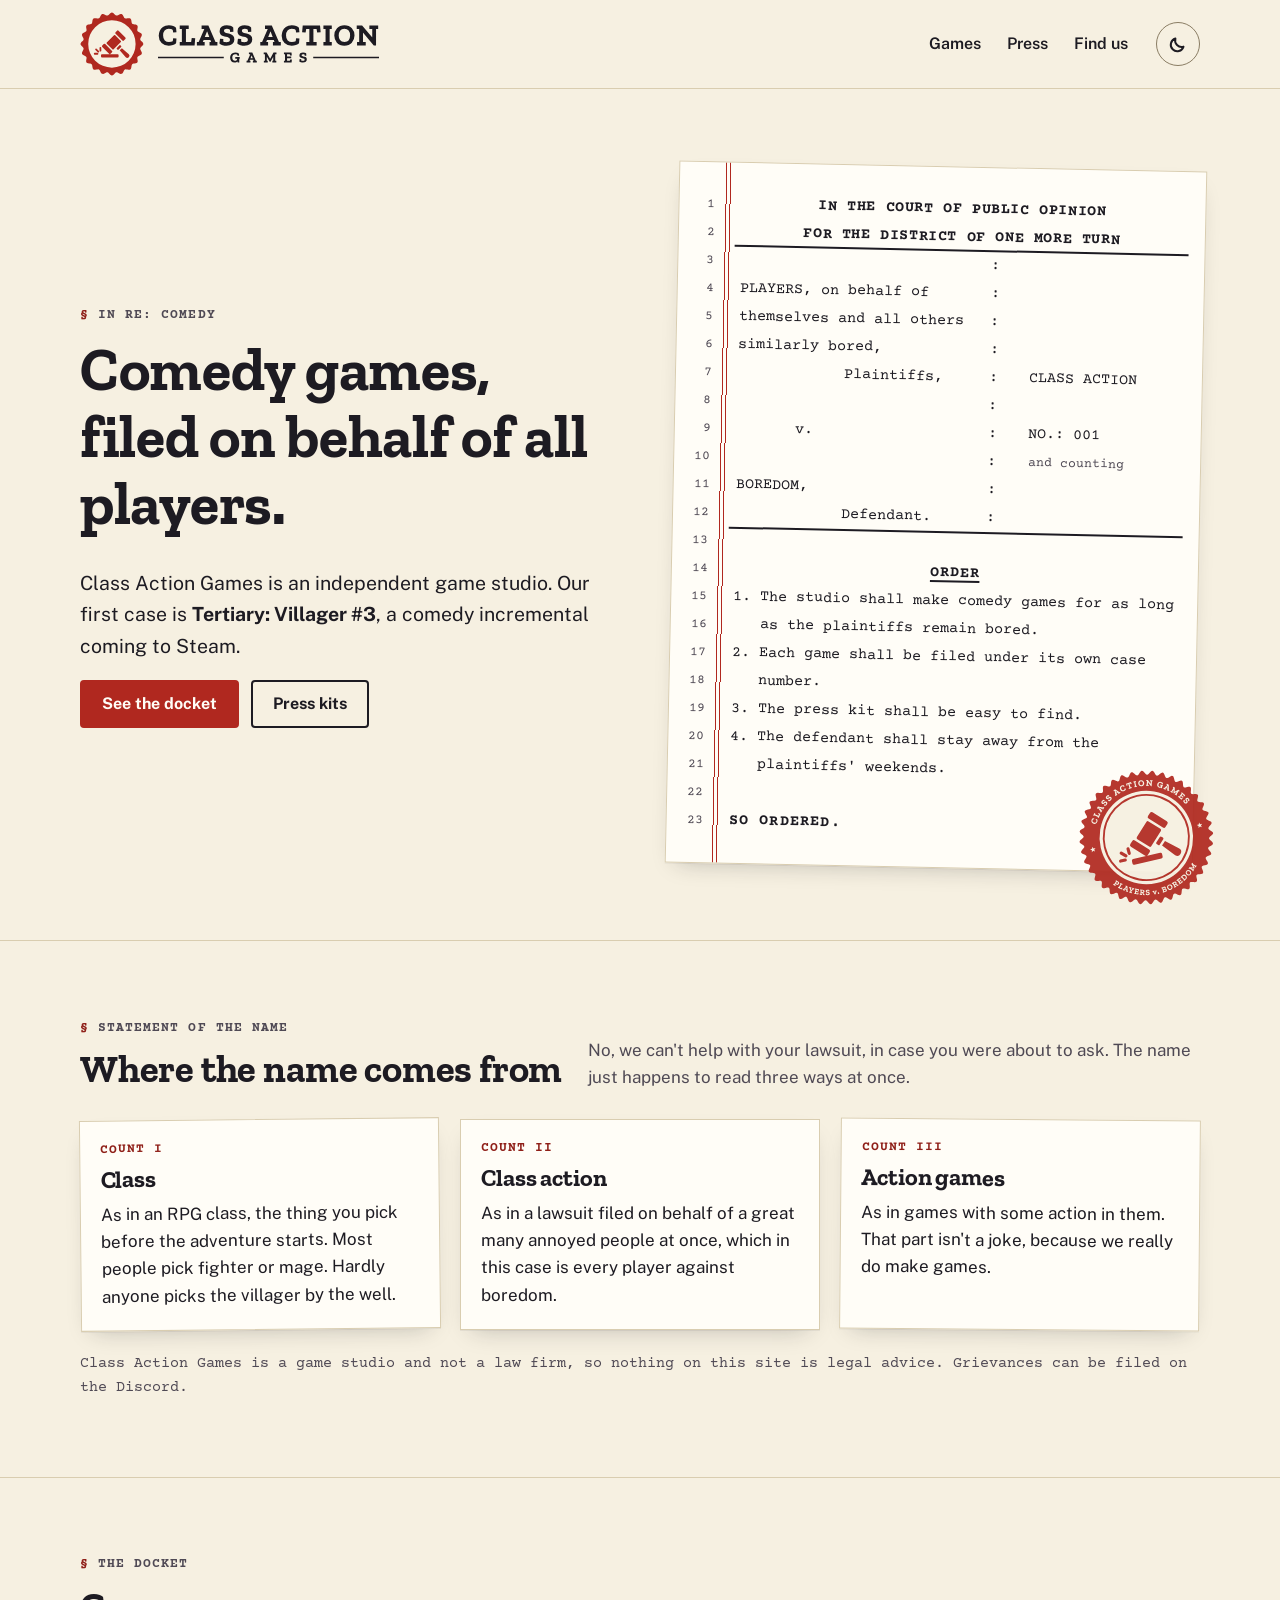
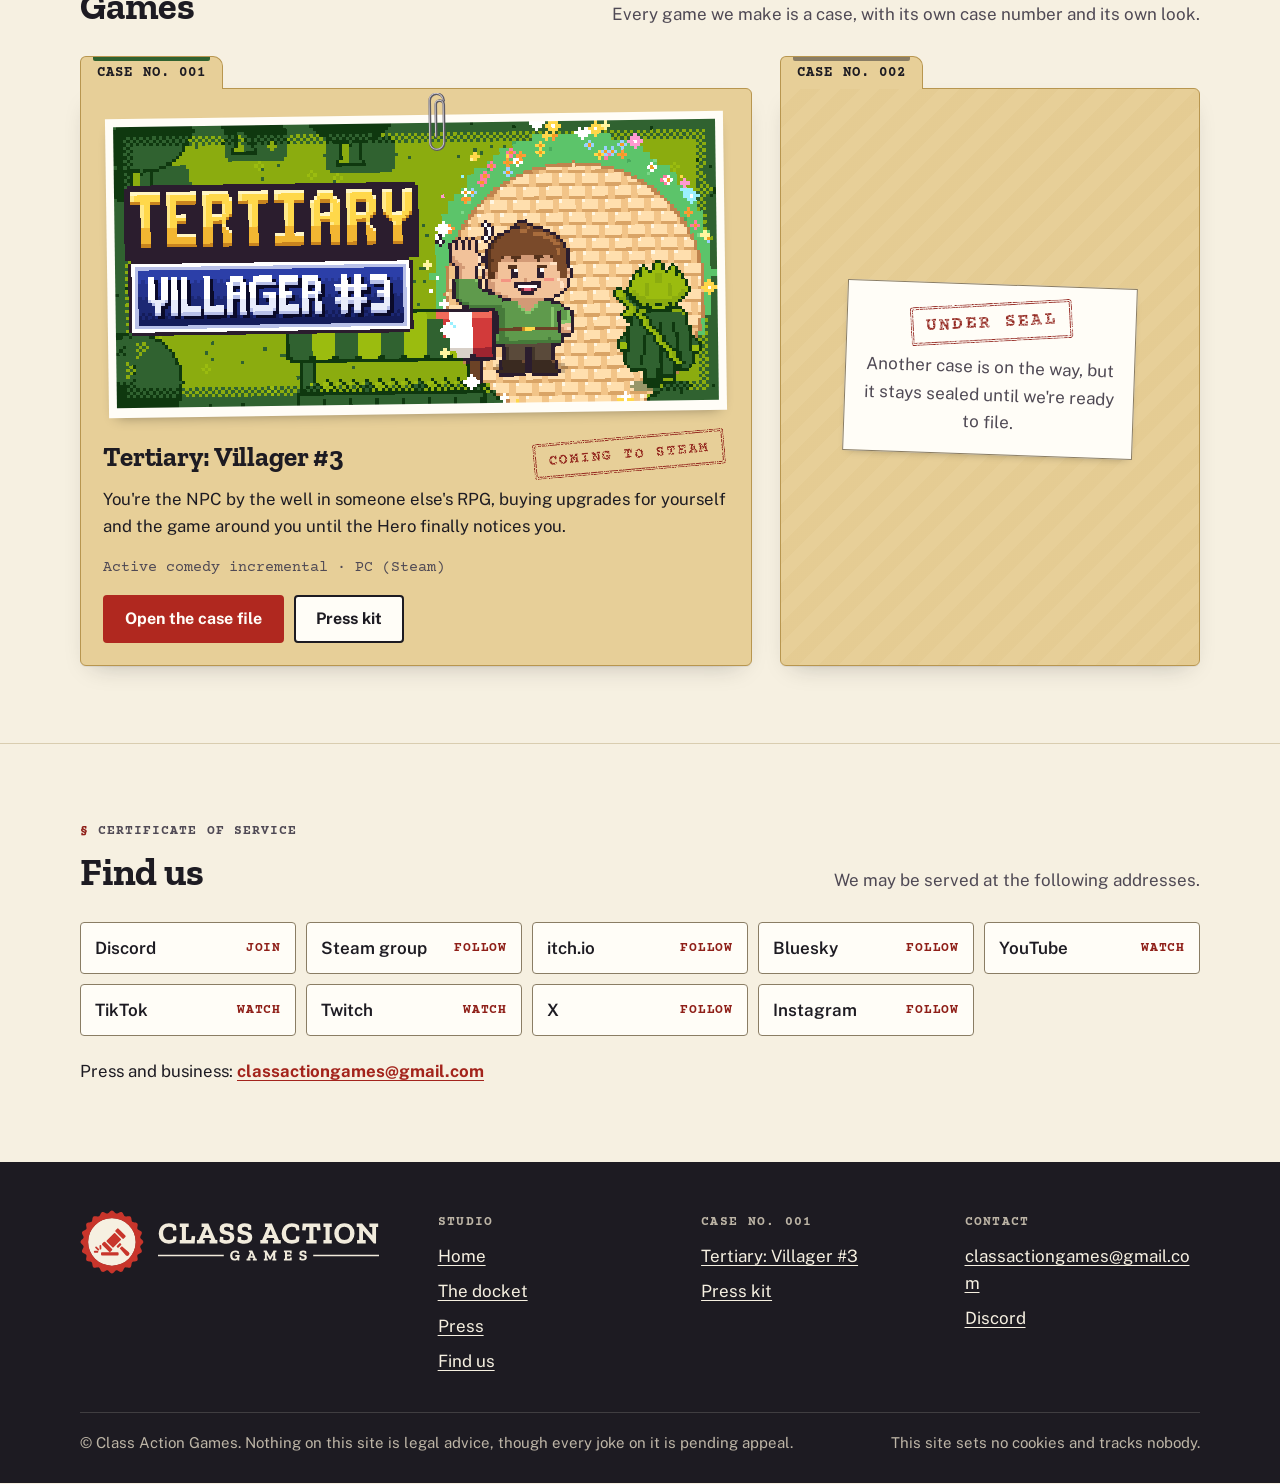
==== commit b7ed601e: "Rewrite the site's text in plainer language The studio page, the Tertiary page, both press pages and" ====
--- a/index.html
+++ b/index.html
@@ -163,9 +163,10 @@
         <p class="gap" aria-hidden="true"></p>
         <p class="title">ORDER</p>
         <ol>
-          <li>The studio shall make comedy games.</li>
-          <li>Each game shall get its own look, its own jokes and a case number.</li>
+          <li>The studio shall make comedy games for as long as the plaintiffs remain bored.</li>
+          <li>Each game shall be filed under its own case number.</li>
           <li>The press kit shall be easy to find.</li>
+          <li>The defendant shall stay away from the plaintiffs&#39; weekends.</li>
         </ol>
         <p class="gap" aria-hidden="true"></p>
         <p class="so">SO ORDERED.</p>
@@ -180,28 +181,28 @@
       <div class="section-head">
         <div>
           <span class="eyebrow">Statement of the name</span>
-          <h2 id="name-h">Three jokes, one name</h2>
-        </div>
-        <p>In case you were about to ask: no, we can&#39;t help with your lawsuit. The name reads three ways.</p>
+          <h2 id="name-h">Where the name comes from</h2>
+        </div>
+        <p>No, we can&#39;t help with your lawsuit, in case you were about to ask. The name just happens to read three ways at once.</p>
       </div>
       <ol class="counts">
         <li class="count">
           <span class="label">Count I</span>
           <h3>Class</h3>
-          <p>As in an RPG class: the thing you pick before the adventure starts. Fighter, mage, villager by the well.</p>
+          <p>As in an RPG class, the thing you pick before the adventure starts. Most people pick fighter or mage. Hardly anyone picks the villager by the well.</p>
         </li>
         <li class="count">
           <span class="label">Count II</span>
           <h3>Class action</h3>
-          <p>As in a lawsuit filed on behalf of a lot of annoyed people at once. Here, players against boredom.</p>
+          <p>As in a lawsuit filed on behalf of a great many annoyed people at once, which in this case is every player against boredom.</p>
         </li>
         <li class="count">
           <span class="label">Count III</span>
           <h3>Action games</h3>
-          <p>As in games. We make them. That part is not a joke.</p>
+          <p>As in games with some action in them. That part isn&#39;t a joke, because we really do make games.</p>
         </li>
       </ol>
-      <p class="pun-fine">Class Action Games is a game studio, not a law firm. Nothing on this site is legal advice. Grievances go to the Discord.</p>
+      <p class="pun-fine">Class Action Games is a game studio and not a law firm, so nothing on this site is legal advice. Grievances can be filed on the Discord.</p>
     </div>
   </section>
 
@@ -225,7 +226,7 @@
     <h3 id="case-001"><a href="tertiary/">Tertiary: Villager #3</a></h3>
     <span class="stamp">Coming to Steam</span>
   </div>
-  <p class="pitch">You&#39;re the NPC by the well in someone else&#39;s RPG: buy upgrades for yourself and the game around you until the Hero finally notices you.</p>
+  <p class="pitch">You&#39;re the NPC by the well in someone else&#39;s RPG, buying upgrades for yourself and the game around you until the Hero finally notices you.</p>
   <p class="meta">Active comedy incremental · PC (Steam)</p>
   <div class="links">
     <a class="btn primary" href="tertiary/">Open the case file</a>
@@ -237,7 +238,7 @@
   <div class="seal-tape">
     <span class="stamp">Under seal</span>
     <h3 id="case-002" class="sr-only">Case No. 002: under seal</h3>
-    <p>More on the way. This one stays sealed until we&#39;re ready to file.</p>
+    <p>Another case is on the way, but it stays sealed until we&#39;re ready to file.</p>
   </div>
 </article>
       </div>
@@ -299,8 +300,8 @@
       </div>
     </div>
     <div class="fine">
-      <p>&copy; Class Action Games. Nothing on this site is legal advice. All jokes pending appeal.</p>
-      <p>No cookies. No trackers. It is barely a website.</p>
+      <p>&copy; Class Action Games. Nothing on this site is legal advice, though every joke on it is pending appeal.</p>
+      <p>This site sets no cookies and tracks nobody.</p>
     </div>
   </div>
 </footer>
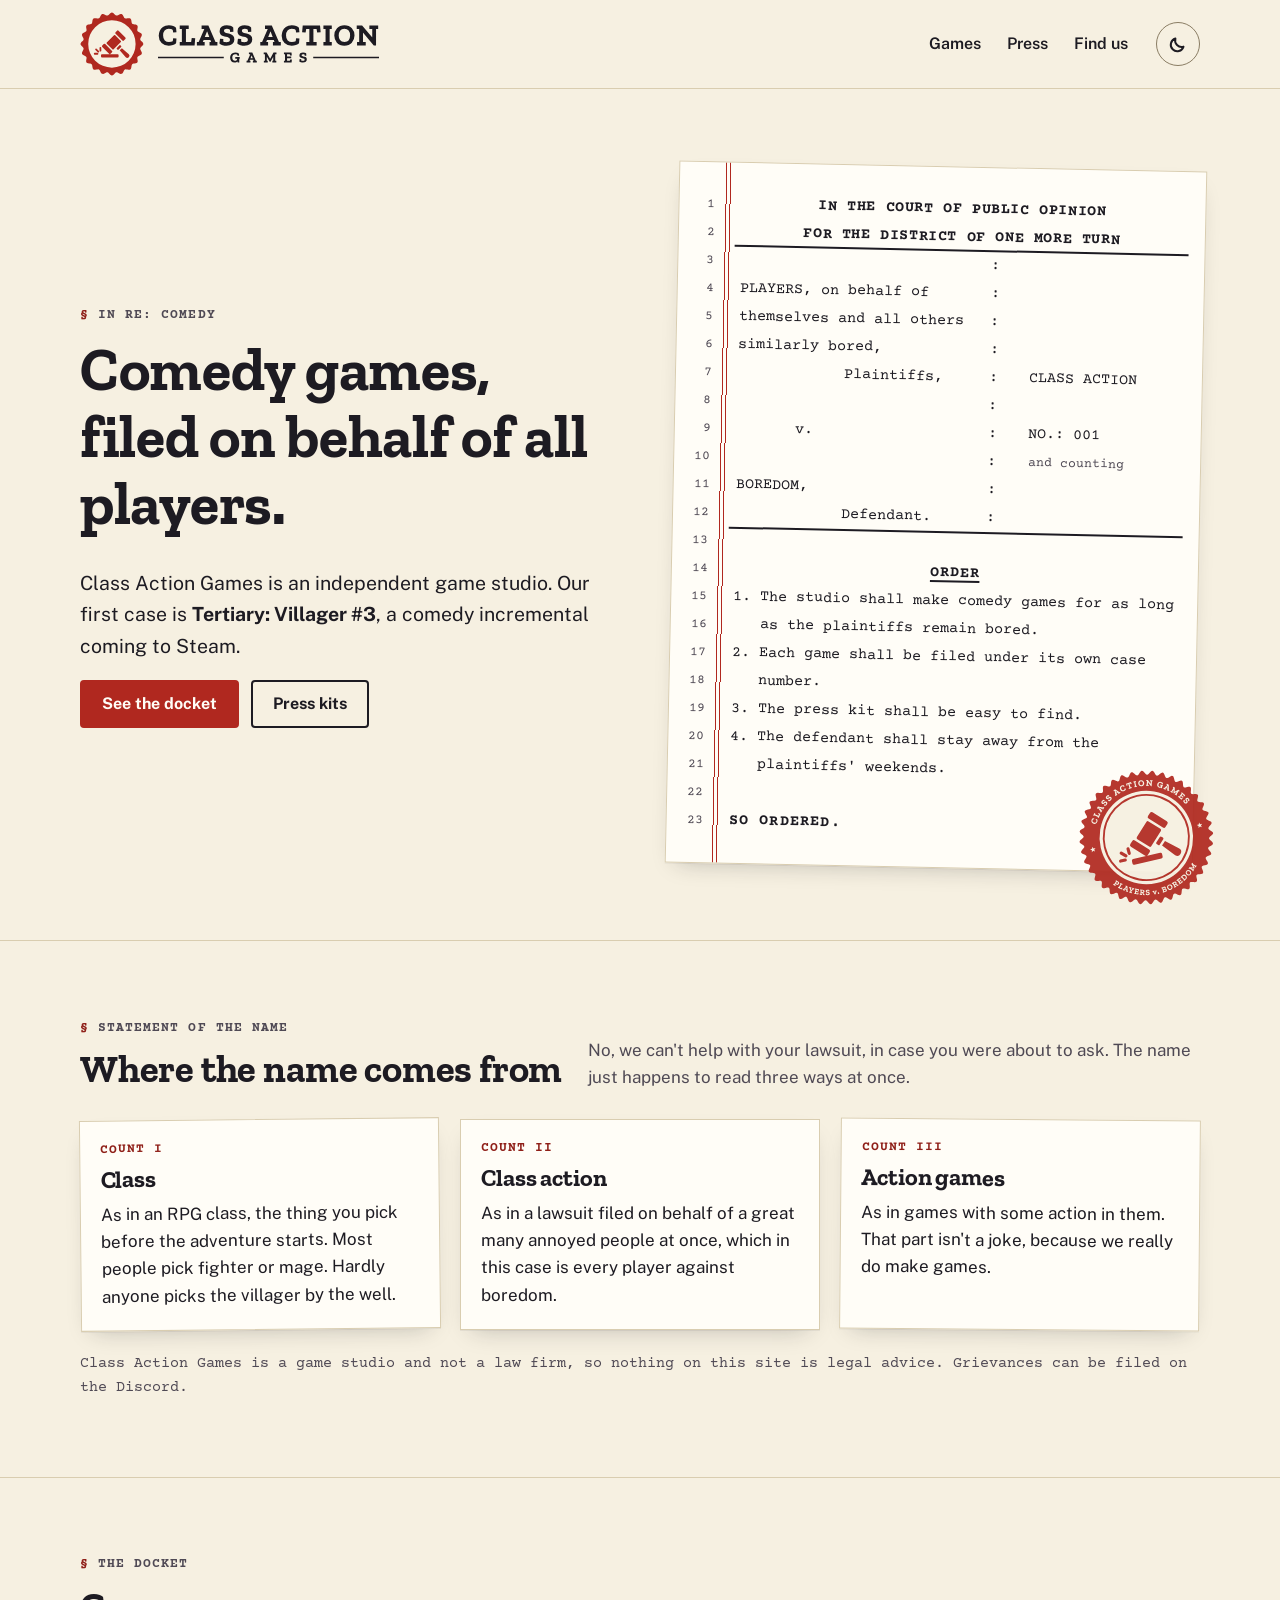
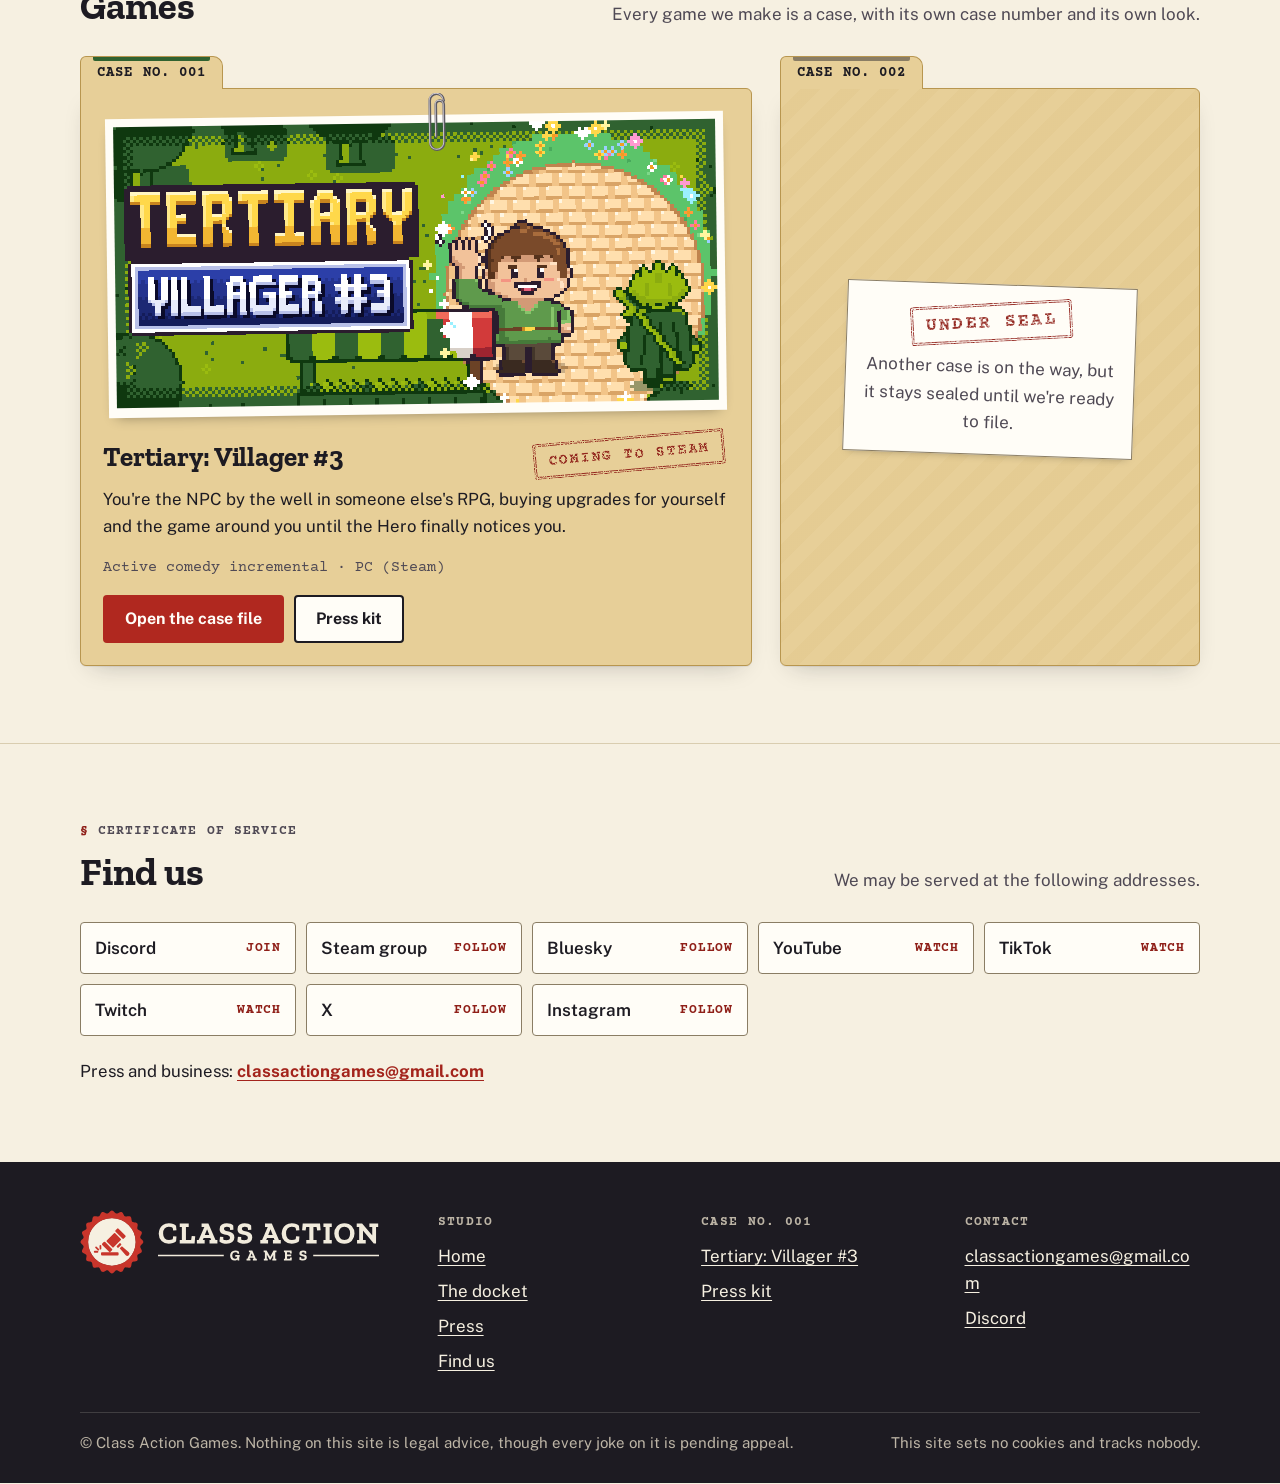
==== commit a853eae6: "Say the free demo is coming on Steam and drop the itch.io link The Tertiary press page and fact shee" ====
--- a/index.html
+++ b/index.html
@@ -257,7 +257,6 @@
       <ul class="service">
         <li><a href="https://discord.gg/4bkDfHh6E2">Discord <span class="via">Join</span></a></li>
         <li><a href="https://steamcommunity.com/groups/classactiongames">Steam group <span class="via">Follow</span></a></li>
-        <li><a href="https://classactiongames.itch.io">itch.io <span class="via">Follow</span></a></li>
         <li><a href="https://bsky.app/profile/classactiongames.bsky.social">Bluesky <span class="via">Follow</span></a></li>
         <li><a href="https://www.youtube.com/@ClassActionGames">YouTube <span class="via">Watch</span></a></li>
         <li><a href="https://www.tiktok.com/@classactiongames">TikTok <span class="via">Watch</span></a></li>
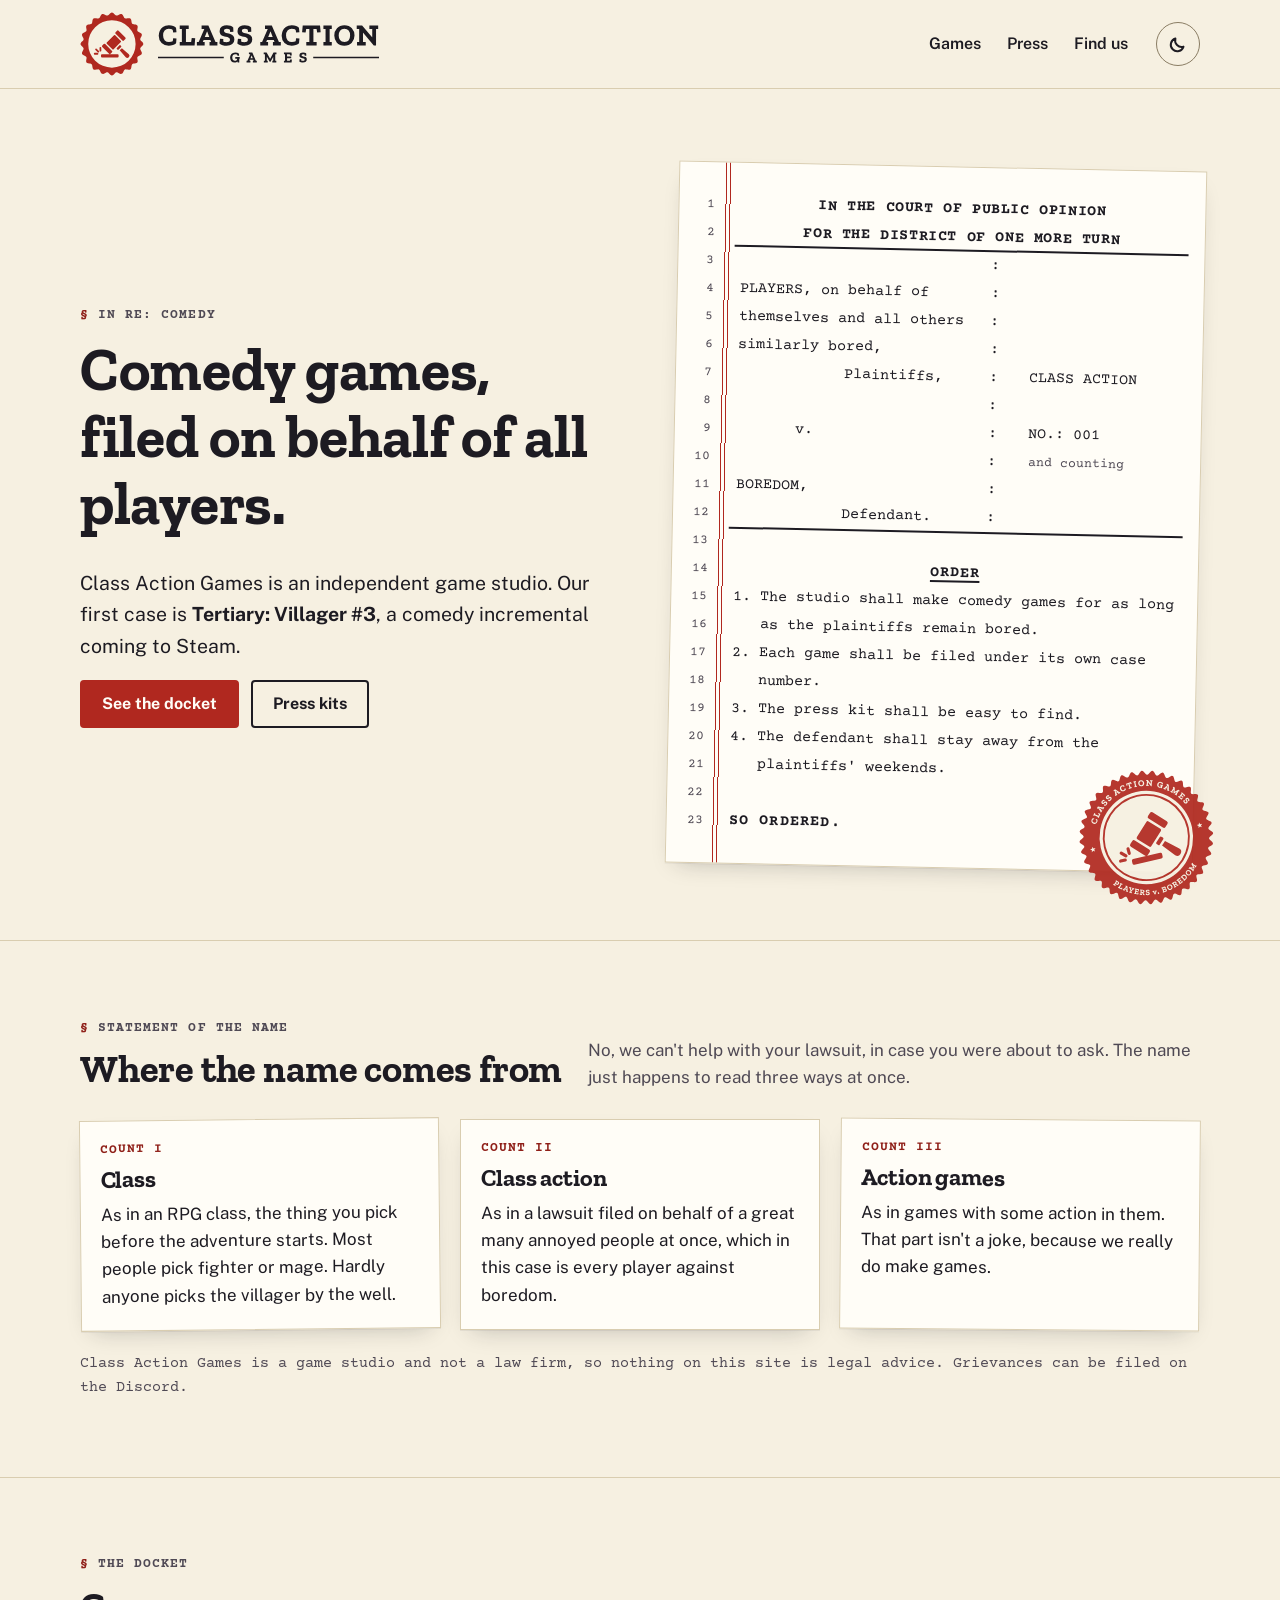
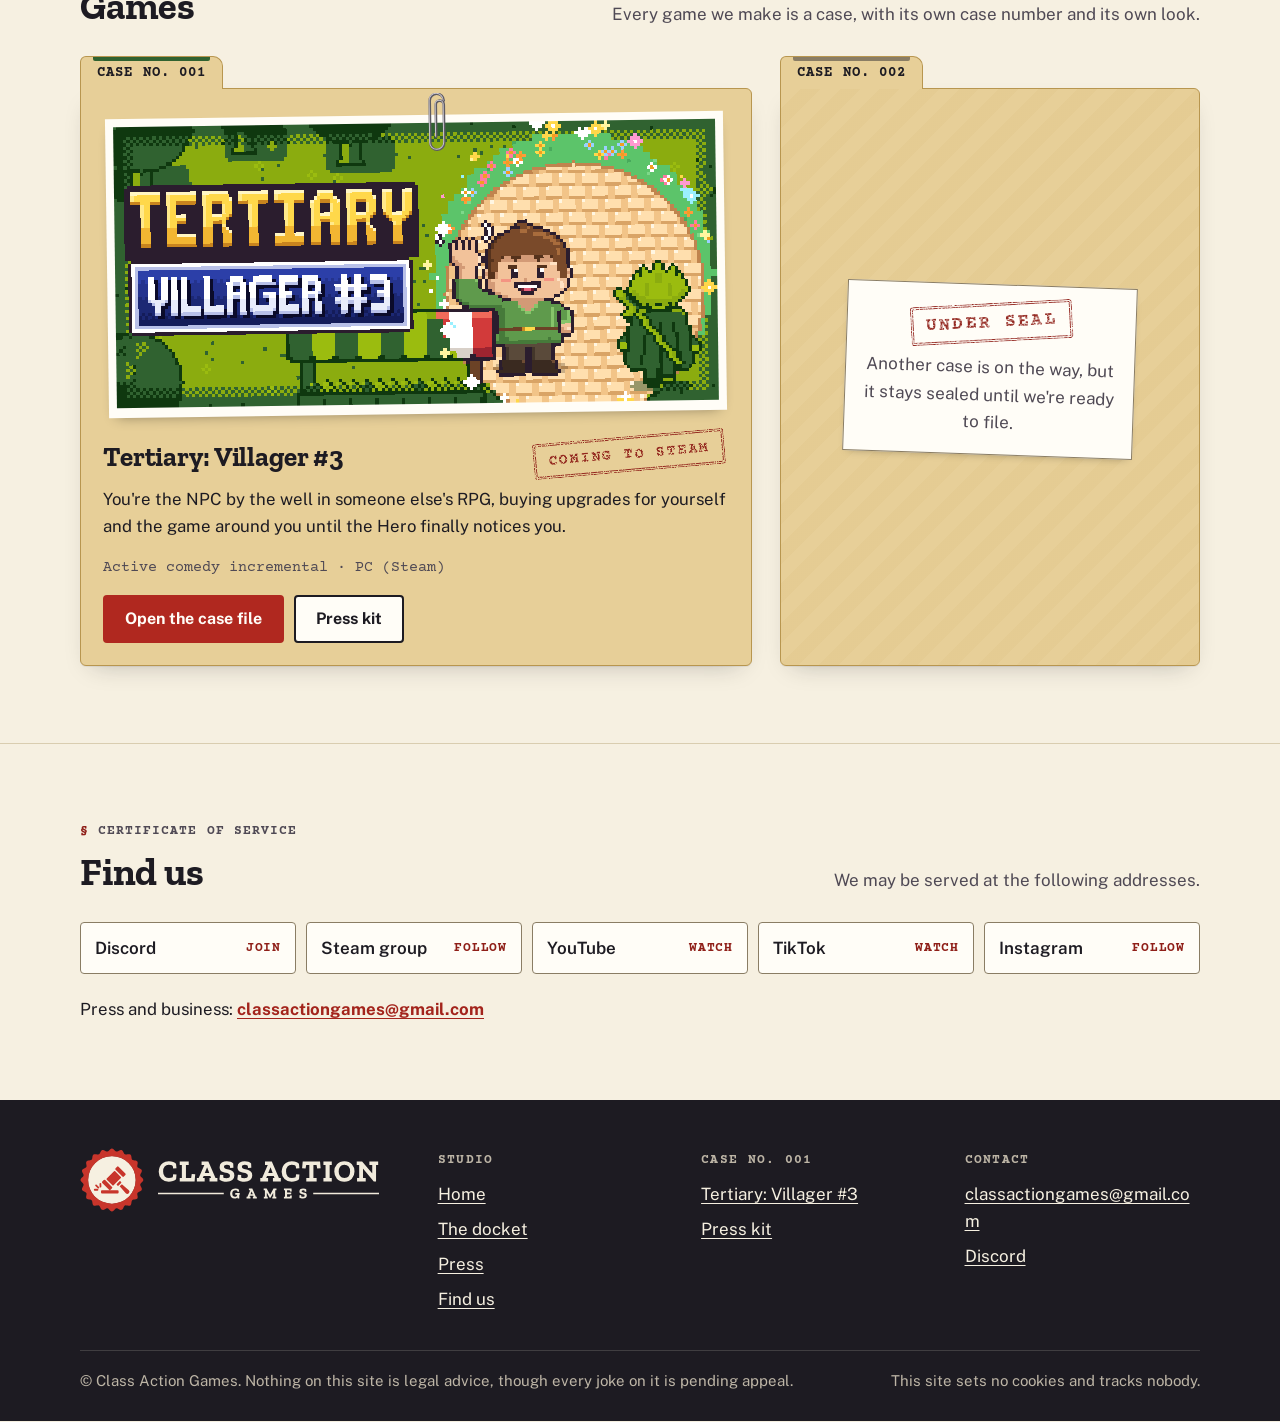
==== commit e9c5cefd: "Link only the studio's YouTube, TikTok and Instagram The home page and the press page drop their Blu" ====
--- a/index.html
+++ b/index.html
@@ -257,11 +257,8 @@
       <ul class="service">
         <li><a href="https://discord.gg/4bkDfHh6E2">Discord <span class="via">Join</span></a></li>
         <li><a href="https://steamcommunity.com/groups/classactiongames">Steam group <span class="via">Follow</span></a></li>
-        <li><a href="https://bsky.app/profile/classactiongames.bsky.social">Bluesky <span class="via">Follow</span></a></li>
         <li><a href="https://www.youtube.com/@ClassActionGames">YouTube <span class="via">Watch</span></a></li>
         <li><a href="https://www.tiktok.com/@classactiongames">TikTok <span class="via">Watch</span></a></li>
-        <li><a href="https://www.twitch.tv/classactiongames">Twitch <span class="via">Watch</span></a></li>
-        <li><a href="https://x.com/classactiongame">X <span class="via">Follow</span></a></li>
         <li><a href="https://www.instagram.com/classactiongames/">Instagram <span class="via">Follow</span></a></li>
       </ul>
       <p class="contact-line">Press and business: <a href="mailto:classactiongames@gmail.com">classactiongames@gmail.com</a></p>
